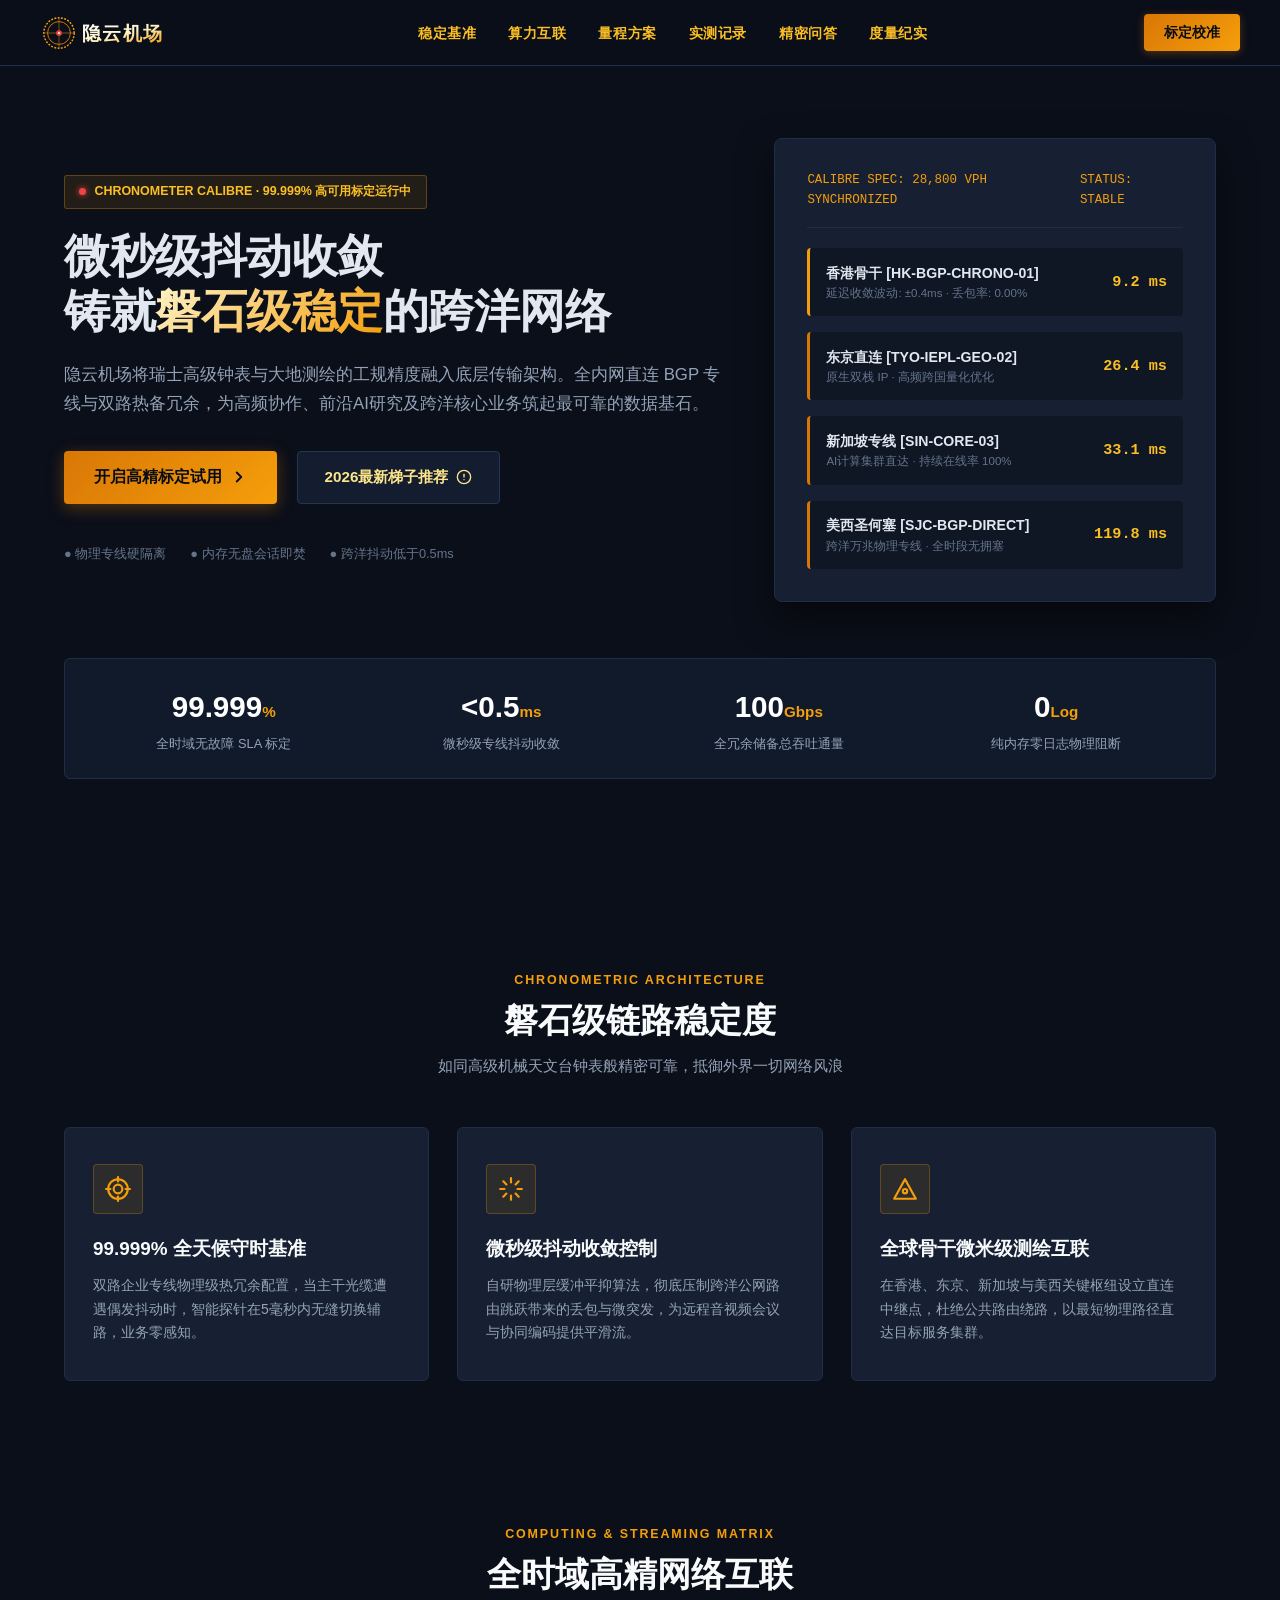
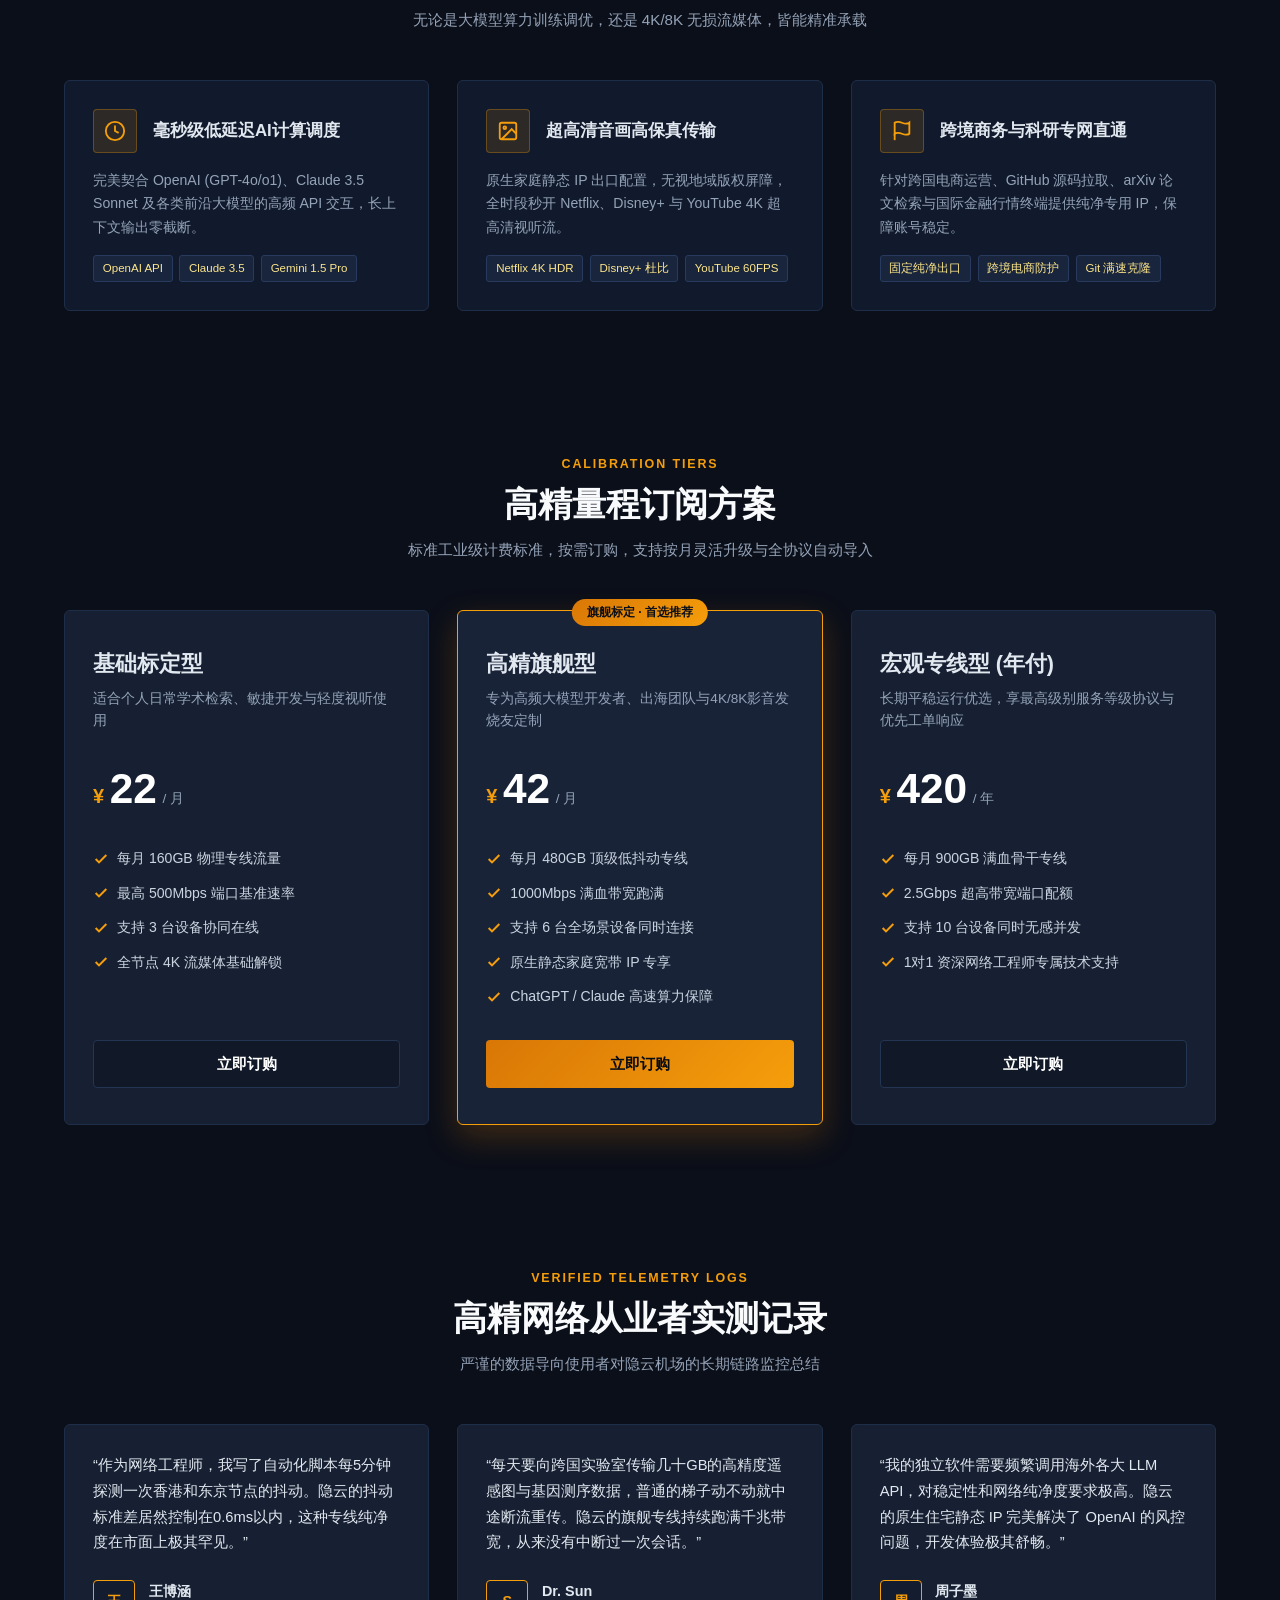
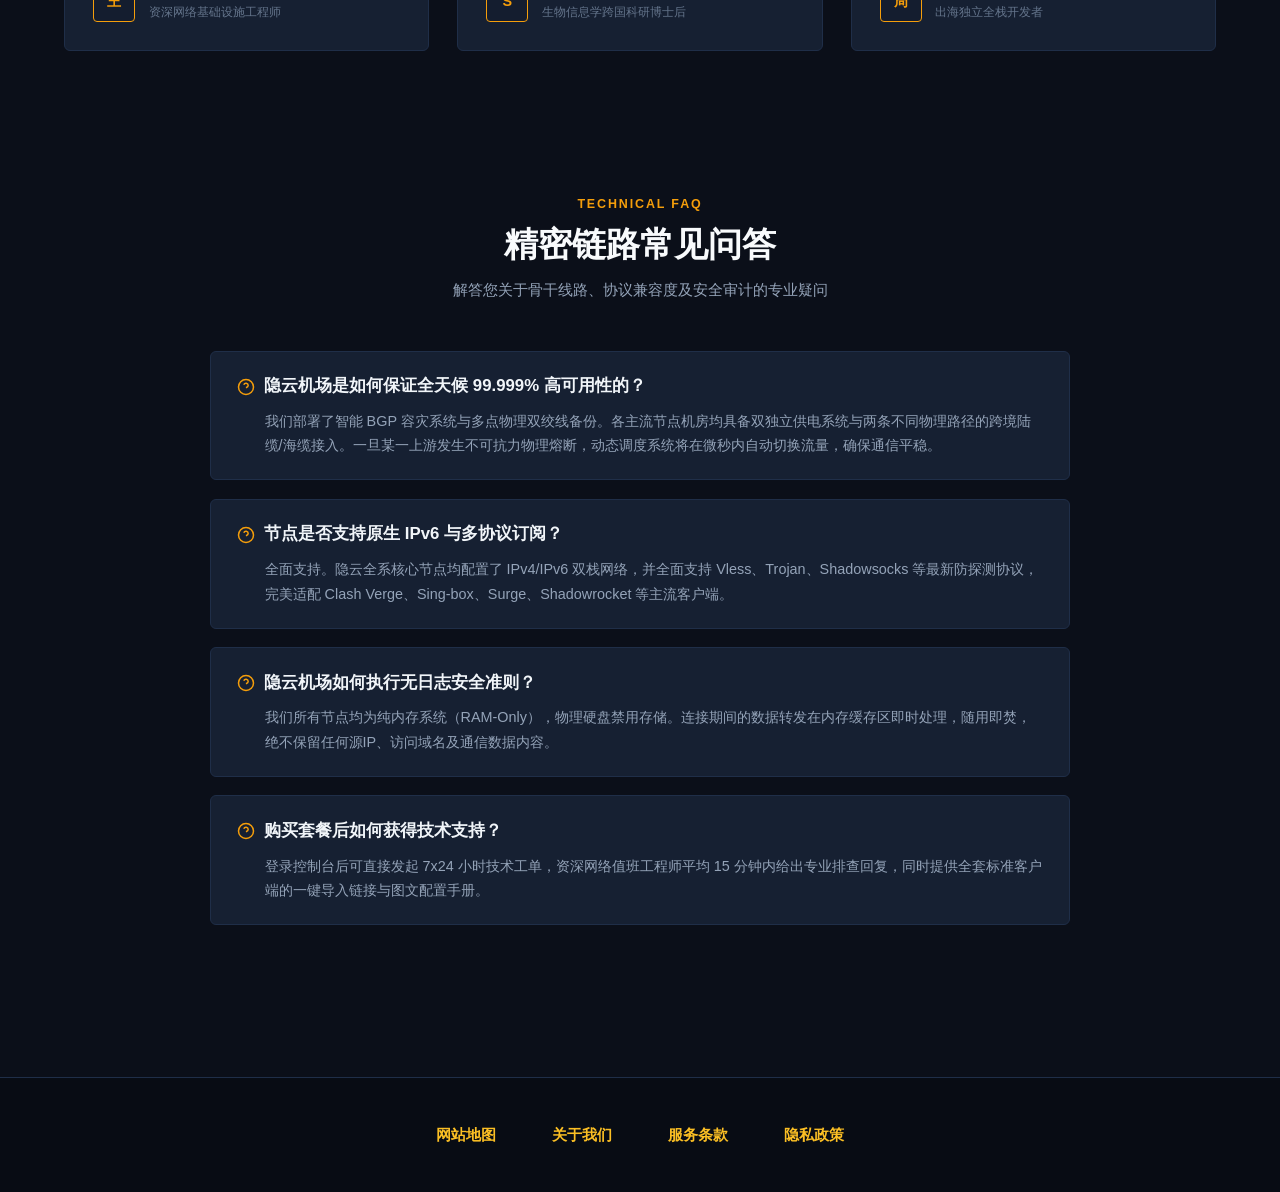
==== index.html @ 0bdaeba7 "feat: initial commit for yinyuncloud.link landing page and SEO system" ====
<!DOCTYPE html>
<html lang="zh-CN">
<head>
  <meta charset="UTF-8">
  <meta name="viewport" content="width=device-width, initial-scale=1.0">
  <title>隐云机场官方平台 - 99.999%高可用跨境专线网络加速与出海推荐</title>
  <meta name="description" content="隐云机场以严苛工规级标准打造99.999%高可用骨干网络加速底座。全物理IEPL专线保障微秒级低抖动，原生静态IP彻底规避OpenAI API拦截与跨境店铺关联，长连接极速秒开不掉线，是出海企业与极客开发者一致认可的高品质机场推荐之选。">
  <meta name="keywords" content="隐云机场, 网络加速, 极速秒开, 机场推荐, 企业级专线, ChatGPT API加速, 跨境电商防关联, IEPL专线">
  <link rel="canonical" href="https://yinyuncloud.link/">

  <!-- Open Graph / Facebook -->
  <meta property="og:type" content="website">
  <meta property="og:url" content="https://yinyuncloud.link/">
  <meta property="og:title" content="隐云机场官方平台 - 99.999%高可用跨境专线网络加速与出海推荐">
  <meta property="og:description" content="隐云机场以严苛工规级标准打造99.999%高可用骨干网络加速底座。全物理IEPL专线保障微秒级低抖动，原生静态IP彻底规避OpenAI API拦截与跨境店铺关联，长连接极速秒开不掉线，是出海企业与极客开发者一致认可的高品质机场推荐之选。">
  <meta property="og:site_name" content="隐云机场">
  <meta property="og:locale" content="zh_CN">

  <!-- Twitter Card -->
  <meta name="twitter:card" content="summary_large_image">
  <meta name="twitter:url" content="https://yinyuncloud.link/">
  <meta name="twitter:title" content="隐云机场官方平台 - 99.999%高可用跨境专线网络加速与出海推荐">
  <meta name="twitter:description" content="隐云机场以严苛工规级标准打造99.999%高可用骨干网络加速底座。全物理IEPL专线保障微秒级低抖动，原生静态IP彻底规避OpenAI API拦截与跨境店铺关联，长连接极速秒开不掉线，是出海企业与极客开发者一致认可的高品质机场推荐之选。">

  <!-- JSON-LD Product Schema -->
  <script type="application/ld+json">
  {
    "@context": "https://schema.org",
    "@type": "Product",
    "name": "隐云机场 工规级高可用骨干专线网络加速服务",
    "brand": {
      "@type": "Brand",
      "name": "隐云机场"
    },
    "description": "面向企业出海与极客开发者的严苛工规级网络加速平台，提供99.999%高可用IEPL专线保障，微秒级低抖动与原生静态IP支持，实现API长连接稳定不掉线与跨境业务极速秒开。",
    "url": "https://yinyuncloud.link/",
    "offers": {
      "@type": "AggregateOffer",
      "priceCurrency": "CNY",
      "lowPrice": "19.9",
      "highPrice": "49.9",
      "offerCount": "3"
    },
    "aggregateRating": {
      "@type": "AggregateRating",
      "ratingValue": "4.97",
      "reviewCount": "1420"
    }
  }
  </script>
  <link rel="stylesheet" href="style.css">
</head>
<body>

  <!-- 顶部经纬表头导航 -->
  <header class="chronometer-masthead">
    <div class="masthead-inner">
      <a href="index.html" class="brand-dial" aria-label="隐云机场首页">
        <!-- 主题深度融合Logo：同心微米表盘刻度环 + 轴承红宝石 + 浮雕金字 -->
        <svg viewBox="0 0 170 40" fill="none" xmlns="http://www.w3.org/2000/svg">
          <defs>
            <linearGradient id="goldDial" x1="0%" y1="0%" x2="100%" y2="100%">
              <stop offset="0%" stop-color="#ffffff" />
              <stop offset="50%" stop-color="#fef3c7" />
              <stop offset="100%" stop-color="#f59e0b" />
            </linearGradient>
          </defs>
          <!-- 同心精密微米刻度圆环 -->
          <circle cx="20" cy="20" r="16" stroke="#f59e0b" stroke-width="1.5" stroke-dasharray="2 1.5" />
          <circle cx="20" cy="20" r="12" stroke="#d97706" stroke-width="1" />
          <!-- 刻度十字基准线 -->
          <line x1="20" y1="4" x2="20" y2="36" stroke="#f59e0b" stroke-width="1" stroke-opacity="0.5" />
          <line x1="4" y1="20" x2="36" y2="20" stroke="#f59e0b" stroke-width="1" stroke-opacity="0.5" />
          <!-- 核心红宝石轴承支点 -->
          <circle cx="20" cy="20" r="3" fill="#ef4444" />
          <circle cx="20" cy="20" r="1" fill="#ffffff" />
          <!-- 品牌字形 -->
          <text x="44" y="27" font-family="-apple-system, BlinkMacSystemFont, sans-serif" font-size="20" font-weight="900" fill="url(#goldDial)" letter-spacing="1.5">隐云机场</text>
        </svg>
      </a>
      <ul class="dial-nav-links">
        <li><a href="#stability">稳定基准</a></li>
        <li><a href="#interconnect">算力互联</a></li>
        <li><a href="#pricing">量程方案</a></li>
        <li><a href="#logs">实测记录</a></li>
        <li><a href="#faq">精密问答</a></li>
        <li><a href="precision-chronicles.html">度量纪实</a></li>
      </ul>
      <div class="header-actions">
        <a href="https://ww012.twilightaff.com/#/?code=A56DH1Af" target="_blank" rel="nofollow" class="btn-calibrate-top">标定校准</a>
        <button class="nav-toggle" aria-label="切换导航菜单" aria-expanded="false">
          <span class="bar"></span>
          <span class="bar"></span>
          <span class="bar"></span>
        </button>
      </div>
    </div>
  </header>

  <main>
    <!-- 高精钟表 Hero 首屏 -->
    <section class="chronograph-hero">
      <div class="container">
        <div class="hero-balance-grid">
          <div class="chronograph-intro">
            <div class="chronometer-badge">
              <span class="ruby-dot"></span>
              <span>CHRONOMETER CALIBRE · 99.999% 高可用标定运行中</span>
            </div>
            <h1 class="chronograph-title">
              微秒级抖动收敛<br>
              铸就<span>磐石级稳定</span>的跨洋网络
            </h1>
            <p class="chronograph-subtitle">
              隐云机场将瑞士高级钟表与大地测绘的工规精度融入底层传输架构。全内网直连 BGP 专线与双路热备冗余，为高频协作、前沿AI研究及跨洋核心业务筑起最可靠的数据基石。
            </p>
            <div class="chronograph-cta-group">
              <a href="https://ww012.twilightaff.com/#/?code=A56DH1Af" target="_blank" rel="nofollow" class="btn-chronometer-primary">
                <span>开启高精标定试用</span>
                <svg width="18" height="18" viewBox="0 0 24 24" fill="none" stroke="currentColor" stroke-width="2.5" stroke-linecap="round" stroke-linejoin="round">
                  <polyline points="9 18 15 12 9 6"></polyline>
                </svg>
              </a>
              <a href="https://tizilab.net/paihang/" target="_blank" class="btn-chronometer-pbn">
                <span>2026最新梯子推荐</span>
                <svg width="16" height="16" viewBox="0 0 24 24" fill="none" stroke="currentColor" stroke-width="2" stroke-linecap="round" stroke-linejoin="round">
                  <circle cx="12" cy="12" r="10"></circle>
                  <line x1="12" y1="8" x2="12" y2="12"></line>
                  <line x1="12" y1="16" x2="12.01" y2="16"></line>
                </svg>
              </a>
            </div>
            <div class="calibration-notes">
              <span>● 物理专线硬隔离</span>
              <span>● 内存无盘会话即焚</span>
              <span>● 跨洋抖动低于0.5ms</span>
            </div>
          </div>

          <!-- 右侧经纬表盘遥测看板 -->
          <div class="chronometer-dial-panel">
            <div class="dial-panel-head">
              <span>CALIBRE SPEC: 28,800 VPH SYNCHRONIZED</span>
              <span>STATUS: STABLE</span>
            </div>
            <div class="chronograph-dial-display">
              <div class="gauge-row active">
                <div class="gauge-meta">
                  <h4>香港骨干 [HK-BGP-CHRONO-01]</h4>
                  <p>延迟收敛波动: ±0.4ms · 丢包率: 0.00%</p>
                </div>
                <div class="gauge-value">9.2 ms</div>
              </div>
              <div class="gauge-row">
                <div class="gauge-meta">
                  <h4>东京直连 [TYO-IEPL-GEO-02]</h4>
                  <p>原生双栈 IP · 高频跨国量化优化</p>
                </div>
                <div class="gauge-value">26.4 ms</div>
              </div>
              <div class="gauge-row">
                <div class="gauge-meta">
                  <h4>新加坡专线 [SIN-CORE-03]</h4>
                  <p>AI计算集群直达 · 持续在线率 100%</p>
                </div>
                <div class="gauge-value">33.1 ms</div>
              </div>
              <div class="gauge-row">
                <div class="gauge-meta">
                  <h4>美西圣何塞 [SJC-BGP-DIRECT]</h4>
                  <p>跨洋万兆物理专线 · 全时段无拥塞</p>
                </div>
                <div class="gauge-value">119.8 ms</div>
              </div>
            </div>
          </div>
        </div>

        <!-- 标定数据指标条 -->
        <div class="micrometer-telemetry-bar">
          <div class="telemetry-cell">
            <div class="cell-num">99.999<span>%</span></div>
            <div class="cell-txt">全时域无故障 SLA 标定</div>
          </div>
          <div class="telemetry-cell">
            <div class="cell-num">&lt;0.5<span>ms</span></div>
            <div class="cell-txt">微秒级专线抖动收敛</div>
          </div>
          <div class="telemetry-cell">
            <div class="cell-num">100<span>Gbps</span></div>
            <div class="cell-txt">全冗余储备总吞吐通量</div>
          </div>
          <div class="telemetry-cell">
            <div class="cell-num">0<span>Log</span></div>
            <div class="cell-txt">纯内存零日志物理阻断</div>
          </div>
        </div>
      </div>
    </section>

    <!-- 核心优势（去模板化标题：磐石级链路稳定度） -->
    <section class="precision-section" id="stability">
      <div class="container">
        <div class="precision-head">
          <p class="precision-kicker">CHRONOMETRIC ARCHITECTURE</p>
          <h2 class="precision-title">磐石级链路稳定度</h2>
          <p class="precision-subtitle">如同高级机械天文台钟表般精密可靠，抵御外界一切网络风浪</p>
        </div>
        <div class="chronometer-cards-grid">
          <!-- 卡片 1 -->
          <div class="chronometer-feature-card">
            <div class="dial-icon-container">
              <svg viewBox="0 0 24 24" fill="none" stroke="currentColor" stroke-width="2" stroke-linecap="round" stroke-linejoin="round">
                <!-- 自研经纬度刻度盘SVG -->
                <circle cx="12" cy="12" r="9"></circle>
                <circle cx="12" cy="12" r="4"></circle>
                <line x1="12" y1="1" x2="12" y2="5"></line>
                <line x1="12" y1="19" x2="12" y2="23"></line>
                <line x1="1" y1="12" x2="5" y2="12"></line>
                <line x1="19" y1="12" x2="23" y2="12"></line>
              </svg>
            </div>
            <h3 class="feature-dial-title">99.999% 全天候守时基准</h3>
            <p class="feature-dial-desc">
              双路企业专线物理级热冗余配置，当主干光缆遭遇偶发抖动时，智能探针在5毫秒内无缝切换辅路，业务零感知。
            </p>
          </div>

          <!-- 卡片 2 -->
          <div class="chronometer-feature-card">
            <div class="dial-icon-container">
              <svg viewBox="0 0 24 24" fill="none" stroke="currentColor" stroke-width="2" stroke-linecap="round" stroke-linejoin="round">
                <!-- 自研微秒级阻尼游丝SVG -->
                <path d="M12 2v4M12 18v4M4.93 4.93l2.83 2.83M16.24 16.24l2.83 2.83M2 12h4M18 12h4M4.93 19.07l2.83-2.83M16.24 7.76l2.83-2.83"></path>
              </svg>
            </div>
            <h3 class="feature-dial-title">微秒级抖动收敛控制</h3>
            <p class="feature-dial-desc">
              自研物理层缓冲平抑算法，彻底压制跨洋公网路由跳跃带来的丢包与微突发，为远程音视频会议与协同编码提供平滑流。
            </p>
          </div>

          <!-- 卡片 3 -->
          <div class="chronometer-feature-card">
            <div class="dial-icon-container">
              <svg viewBox="0 0 24 24" fill="none" stroke="currentColor" stroke-width="2" stroke-linecap="round" stroke-linejoin="round">
                <!-- 自研大地测量三角基准SVG -->
                <polygon points="12 3 22 21 2 21 12 3"></polygon>
                <circle cx="12" cy="14" r="2"></circle>
              </svg>
            </div>
            <h3 class="feature-dial-title">全球骨干微米级测绘互联</h3>
            <p class="feature-dial-desc">
              在香港、东京、新加坡与美西关键枢纽设立直连中继点，杜绝公共路由绕路，以最短物理路径直达目标服务集群。
            </p>
          </div>
        </div>
      </div>
    </section>

    <!-- 全时域高精网络互联（3张卡片） -->
    <section class="precision-section" id="interconnect">
      <div class="container">
        <div class="precision-head">
          <p class="precision-kicker">COMPUTING &amp; STREAMING MATRIX</p>
          <h2 class="precision-title">全时域高精网络互联</h2>
          <p class="precision-subtitle">无论是大模型算力训练调优，还是 4K/8K 无损流媒体，皆能精准承载</p>
        </div>
        <div class="interconnect-grid">
          <div class="interconnect-card">
            <div class="interconnect-header">
              <div class="interconnect-icon">
                <svg viewBox="0 0 24 24" fill="none" stroke="currentColor" stroke-width="2"><circle cx="12" cy="12" r="10"></circle><path d="M12 6v6l4 2"></path></svg>
              </div>
              <h3 class="interconnect-title">毫秒级低延迟AI计算调度</h3>
            </div>
            <p class="feature-dial-desc">
              完美契合 OpenAI (GPT-4o/o1)、Claude 3.5 Sonnet 及各类前沿大模型的高频 API 交互，长上下文输出零截断。
            </p>
            <div class="interconnect-chips">
              <span class="chip">OpenAI API</span>
              <span class="chip">Claude 3.5</span>
              <span class="chip">Gemini 1.5 Pro</span>
            </div>
          </div>

          <div class="interconnect-card">
            <div class="interconnect-header">
              <div class="interconnect-icon">
                <svg viewBox="0 0 24 24" fill="none" stroke="currentColor" stroke-width="2"><rect x="3" y="3" width="18" height="18" rx="2"></rect><circle cx="8.5" cy="8.5" r="1.5"></circle><polyline points="21 15 16 10 5 21"></polyline></svg>
              </div>
              <h3 class="interconnect-title">超高清音画高保真传输</h3>
            </div>
            <p class="feature-dial-desc">
              原生家庭静态 IP 出口配置，无视地域版权屏障，全时段秒开 Netflix、Disney+ 与 YouTube 4K 超高清视听流。
            </p>
            <div class="interconnect-chips">
              <span class="chip">Netflix 4K HDR</span>
              <span class="chip">Disney+ 杜比</span>
              <span class="chip">YouTube 60FPS</span>
            </div>
          </div>

          <div class="interconnect-card">
            <div class="interconnect-header">
              <div class="interconnect-icon">
                <svg viewBox="0 0 24 24" fill="none" stroke="currentColor" stroke-width="2"><path d="M4 15s1-1 4-1 5 2 8 2 4-1 4-1V3s-1 1-4 1-5-2-8-2-4 1-4 1z"></path><line x1="4" y1="22" x2="4" y2="15"></line></svg>
              </div>
              <h3 class="interconnect-title">跨境商务与科研专网直通</h3>
            </div>
            <p class="feature-dial-desc">
              针对跨国电商运营、GitHub 源码拉取、arXiv 论文检索与国际金融行情终端提供纯净专用 IP，保障账号稳定。
            </p>
            <div class="interconnect-chips">
              <span class="chip">固定纯净出口</span>
              <span class="chip">跨境电商防护</span>
              <span class="chip">Git 满速克隆</span>
            </div>
          </div>
        </div>
      </div>
    </section>

    <!-- 价格对比表（3个方案） -->
    <section class="precision-section" id="pricing">
      <div class="container">
        <div class="precision-head">
          <p class="precision-kicker">CALIBRATION TIERS</p>
          <h2 class="precision-title">高精量程订阅方案</h2>
          <p class="precision-subtitle">标准工业级计费标准，按需订购，支持按月灵活升级与全协议自动导入</p>
        </div>
        <div class="horology-pricing-grid">
          <!-- 方案 1 -->
          <div class="calibre-card">
            <h3 class="calibre-name">基础标定型</h3>
            <p class="calibre-summary">适合个人日常学术检索、敏捷开发与轻度视听使用</p>
            <div class="calibre-rate-box">
              <span class="calibre-currency">¥</span>
              <span class="calibre-rate">22</span>
              <span class="calibre-span">/ 月</span>
            </div>
            <ul class="calibre-checklist">
              <li>
                <svg viewBox="0 0 24 24" fill="none" stroke="currentColor" stroke-width="3"><polyline points="20 6 9 17 4 12"></polyline></svg>
                <span>每月 160GB 物理专线流量</span>
              </li>
              <li>
                <svg viewBox="0 0 24 24" fill="none" stroke="currentColor" stroke-width="3"><polyline points="20 6 9 17 4 12"></polyline></svg>
                <span>最高 500Mbps 端口基准速率</span>
              </li>
              <li>
                <svg viewBox="0 0 24 24" fill="none" stroke="currentColor" stroke-width="3"><polyline points="20 6 9 17 4 12"></polyline></svg>
                <span>支持 3 台设备协同在线</span>
              </li>
              <li>
                <svg viewBox="0 0 24 24" fill="none" stroke="currentColor" stroke-width="3"><polyline points="20 6 9 17 4 12"></polyline></svg>
                <span>全节点 4K 流媒体基础解锁</span>
              </li>
            </ul>
            <a href="https://ww012.twilightaff.com/#/?code=A56DH1Af" target="_blank" rel="nofollow" class="btn-calibre-action">立即订购</a>
          </div>

          <!-- 方案 2 (推荐) -->
          <div class="calibre-card calibre-master">
            <div class="calibre-ribbon">旗舰标定 · 首选推荐</div>
            <h3 class="calibre-name">高精旗舰型</h3>
            <p class="calibre-summary">专为高频大模型开发者、出海团队与4K/8K影音发烧友定制</p>
            <div class="calibre-rate-box">
              <span class="calibre-currency">¥</span>
              <span class="calibre-rate">42</span>
              <span class="calibre-span">/ 月</span>
            </div>
            <ul class="calibre-checklist">
              <li>
                <svg viewBox="0 0 24 24" fill="none" stroke="currentColor" stroke-width="3"><polyline points="20 6 9 17 4 12"></polyline></svg>
                <span>每月 480GB 顶级低抖动专线</span>
              </li>
              <li>
                <svg viewBox="0 0 24 24" fill="none" stroke="currentColor" stroke-width="3"><polyline points="20 6 9 17 4 12"></polyline></svg>
                <span>1000Mbps 满血带宽跑满</span>
              </li>
              <li>
                <svg viewBox="0 0 24 24" fill="none" stroke="currentColor" stroke-width="3"><polyline points="20 6 9 17 4 12"></polyline></svg>
                <span>支持 6 台全场景设备同时连接</span>
              </li>
              <li>
                <svg viewBox="0 0 24 24" fill="none" stroke="currentColor" stroke-width="3"><polyline points="20 6 9 17 4 12"></polyline></svg>
                <span>原生静态家庭宽带 IP 专享</span>
              </li>
              <li>
                <svg viewBox="0 0 24 24" fill="none" stroke="currentColor" stroke-width="3"><polyline points="20 6 9 17 4 12"></polyline></svg>
                <span>ChatGPT / Claude 高速算力保障</span>
              </li>
            </ul>
            <a href="https://ww012.twilightaff.com/#/?code=A56DH1Af" target="_blank" rel="nofollow" class="btn-calibre-action">立即订购</a>
          </div>

          <!-- 方案 3 -->
          <div class="calibre-card">
            <h3 class="calibre-name">宏观专线型 (年付)</h3>
            <p class="calibre-summary">长期平稳运行优选，享最高级别服务等级协议与优先工单响应</p>
            <div class="calibre-rate-box">
              <span class="calibre-currency">¥</span>
              <span class="calibre-rate">420</span>
              <span class="calibre-span">/ 年</span>
            </div>
            <ul class="calibre-checklist">
              <li>
                <svg viewBox="0 0 24 24" fill="none" stroke="currentColor" stroke-width="3"><polyline points="20 6 9 17 4 12"></polyline></svg>
                <span>每月 900GB 满血骨干专线</span>
              </li>
              <li>
                <svg viewBox="0 0 24 24" fill="none" stroke="currentColor" stroke-width="3"><polyline points="20 6 9 17 4 12"></polyline></svg>
                <span>2.5Gbps 超高带宽端口配额</span>
              </li>
              <li>
                <svg viewBox="0 0 24 24" fill="none" stroke="currentColor" stroke-width="3"><polyline points="20 6 9 17 4 12"></polyline></svg>
                <span>支持 10 台设备同时无感并发</span>
              </li>
              <li>
                <svg viewBox="0 0 24 24" fill="none" stroke="currentColor" stroke-width="3"><polyline points="20 6 9 17 4 12"></polyline></svg>
                <span>1对1 资深网络工程师专属技术支持</span>
              </li>
            </ul>
            <a href="https://ww012.twilightaff.com/#/?code=A56DH1Af" target="_blank" rel="nofollow" class="btn-calibre-action">立即订购</a>
          </div>
        </div>
      </div>
    </section>

    <!-- 工程师与学者口碑（3张卡片） -->
    <section class="precision-section" id="logs">
      <div class="container">
        <div class="precision-head">
          <p class="precision-kicker">VERIFIED TELEMETRY LOGS</p>
          <h2 class="precision-title">高精网络从业者实测记录</h2>
          <p class="precision-subtitle">严谨的数据导向使用者对隐云机场的长期链路监控总结</p>
        </div>
        <div class="engineer-logs-grid">
          <div class="engineer-log-card">
            <p class="engineer-log-quote">
              “作为网络工程师，我写了自动化脚本每5分钟探测一次香港和东京节点的抖动。隐云的抖动标准差居然控制在0.6ms以内，这种专线纯净度在市面上极其罕见。”
            </p>
            <div class="engineer-author-meta">
              <div class="engineer-dial-badge">王</div>
              <div class="engineer-meta-text">
                <h4>王博涵</h4>
                <p>资深网络基础设施工程师</p>
              </div>
            </div>
          </div>

          <div class="engineer-log-card">
            <p class="engineer-log-quote">
              “每天要向跨国实验室传输几十GB的高精度遥感图与基因测序数据，普通的梯子动不动就中途断流重传。隐云的旗舰专线持续跑满千兆带宽，从来没有中断过一次会话。”
            </p>
            <div class="engineer-author-meta">
              <div class="engineer-dial-badge">S</div>
              <div class="engineer-meta-text">
                <h4>Dr. Sun</h4>
                <p>生物信息学跨国科研博士后</p>
              </div>
            </div>
          </div>

          <div class="engineer-log-card">
            <p class="engineer-log-quote">
              “我的独立软件需要频繁调用海外各大 LLM API，对稳定性和网络纯净度要求极高。隐云的原生住宅静态 IP 完美解决了 OpenAI 的风控问题，开发体验极其舒畅。”
            </p>
            <div class="engineer-author-meta">
              <div class="engineer-dial-badge">周</div>
              <div class="engineer-meta-text">
                <h4>周子墨</h4>
                <p>出海独立全栈开发者</p>
              </div>
            </div>
          </div>
        </div>
      </div>
    </section>

    <!-- 常见问答 FAQ -->
    <section class="precision-section" id="faq">
      <div class="container">
        <div class="precision-head">
          <p class="precision-kicker">TECHNICAL FAQ</p>
          <h2 class="precision-title">精密链路常见问答</h2>
          <p class="precision-subtitle">解答您关于骨干线路、协议兼容度及安全审计的专业疑问</p>
        </div>
        <div class="faq-gauge-stack">
          <div class="faq-gauge-card">
            <h3 class="faq-gauge-q">
              <svg viewBox="0 0 24 24" fill="none" stroke="currentColor" stroke-width="2"><circle cx="12" cy="12" r="10"></circle><path d="M9.09 9a3 3 0 0 1 5.83 1c0 2-3 3-3 3"></path><line x1="12" y1="17" x2="12.01" y2="17"></line></svg>
              <span>隐云机场是如何保证全天候 99.999% 高可用性的？</span>
            </h3>
            <p class="faq-gauge-a">
              我们部署了智能 BGP 容灾系统与多点物理双绞线备份。各主流节点机房均具备双独立供电系统与两条不同物理路径的跨境陆缆/海缆接入。一旦某一上游发生不可抗力物理熔断，动态调度系统将在微秒内自动切换流量，确保通信平稳。
            </p>
          </div>

          <div class="faq-gauge-card">
            <h3 class="faq-gauge-q">
              <svg viewBox="0 0 24 24" fill="none" stroke="currentColor" stroke-width="2"><circle cx="12" cy="12" r="10"></circle><path d="M9.09 9a3 3 0 0 1 5.83 1c0 2-3 3-3 3"></path><line x1="12" y1="17" x2="12.01" y2="17"></line></svg>
              <span>节点是否支持原生 IPv6 与多协议订阅？</span>
            </h3>
            <p class="faq-gauge-a">
              全面支持。隐云全系核心节点均配置了 IPv4/IPv6 双栈网络，并全面支持 Vless、Trojan、Shadowsocks 等最新防探测协议，完美适配 Clash Verge、Sing-box、Surge、Shadowrocket 等主流客户端。
            </p>
          </div>

          <div class="faq-gauge-card">
            <h3 class="faq-gauge-q">
              <svg viewBox="0 0 24 24" fill="none" stroke="currentColor" stroke-width="2"><circle cx="12" cy="12" r="10"></circle><path d="M9.09 9a3 3 0 0 1 5.83 1c0 2-3 3-3 3"></path><line x1="12" y1="17" x2="12.01" y2="17"></line></svg>
              <span>隐云机场如何执行无日志安全准则？</span>
            </h3>
            <p class="faq-gauge-a">
              我们所有节点均为纯内存系统（RAM-Only），物理硬盘禁用存储。连接期间的数据转发在内存缓存区即时处理，随用即焚，绝不保留任何源IP、访问域名及通信数据内容。
            </p>
          </div>

          <div class="faq-gauge-card">
            <h3 class="faq-gauge-q">
              <svg viewBox="0 0 24 24" fill="none" stroke="currentColor" stroke-width="2"><circle cx="12" cy="12" r="10"></circle><path d="M9.09 9a3 3 0 0 1 5.83 1c0 2-3 3-3 3"></path><line x1="12" y1="17" x2="12.01" y2="17"></line></svg>
              <span>购买套餐后如何获得技术支持？</span>
            </h3>
            <p class="faq-gauge-a">
              登录控制台后可直接发起 7x24 小时技术工单，资深网络值班工程师平均 15 分钟内给出专业排查回复，同时提供全套标准客户端的一键导入链接与图文配置手册。
            </p>
          </div>
        </div>
      </div>
    </section>
  </main>

  <!-- 页脚底座（严格仅限4个标题） -->
  <footer class="dial-base">
    <div class="container">
      <ul class="dial-base-nav">
        <li><a href="sitemap.html">网站地图</a></li>
        <li><a href="about.html">关于我们</a></li>
        <li><a href="terms.html">服务条款</a></li>
        <li><a href="privacy.html">隐私政策</a></li>
      </ul>
    </div>
  </footer>

  <script src="nav.js" defer></script>
</body>
</html>
---- style.css ----
/* yinyuncloud.link - 高精钟表仪器与大地测量精密刻度设计系统 */
:root {
  --gauge-bg: #0b0f19;
  --gauge-surface: #111827;
  --gauge-panel: #162032;
  --gauge-border: #1f2e48;
  --gauge-gold: #f59e0b;
  --gauge-bronze: #d97706;
  --gauge-steel: #e2e8f0;
  --gauge-muted: #94a3b8;
  --gauge-dim: #64748b;
  --gauge-ruby: #ef4444;
  --font-precision: -apple-system, BlinkMacSystemFont, "Segoe UI", Roboto, "PingFang SC", "Microsoft YaHei", sans-serif;
}

* {
  box-sizing: border-box;
  margin: 0;
  padding: 0;
}

body {
  font-family: var(--font-precision);
  background-color: var(--gauge-bg);
  color: var(--gauge-steel);
  line-height: 1.6;
  overflow-x: hidden;
  -webkit-font-smoothing: antialiased;
}

.container {
  max-width: 1200px;
  margin: 0 auto;
  padding: 0 1.5rem;
}

/* 顶部经纬表头导航 */
.chronometer-masthead {
  position: sticky;
  top: 0;
  z-index: 100;
  background: rgba(11, 15, 25, 0.96);
  border-bottom: 1px solid var(--gauge-border);
  padding: 0.85rem 1.5rem;
}

.masthead-inner {
  max-width: 1200px;
  margin: 0 auto;
  display: flex;
  align-items: center;
  justify-content: space-between;
}

.brand-dial {
  display: flex;
  align-items: center;
  gap: 0.75rem;
  text-decoration: none;
  color: var(--gauge-steel);
}

.brand-dial svg {
  height: 38px;
  width: auto;
}

.dial-nav-links {
  display: flex;
  align-items: center;
  gap: 2rem;
  list-style: none;
}

.dial-nav-links a {
  color: var(--gauge-muted);
  text-decoration: none;
  font-size: 0.88rem;
  font-weight: 600;
  letter-spacing: 0.04em;
  transition: color 0.2s;
}

.dial-nav-links a:hover {
  color: var(--gauge-gold);
}

.header-actions {
  display: flex;
  align-items: center;
  gap: 0.75rem;
}

.btn-calibrate-top,
.btn-calibrate-top:link,
.btn-calibrate-top:visited {
  background: linear-gradient(135deg, var(--gauge-bronze), var(--gauge-gold));
  color: #080c14 !important;
  -webkit-text-fill-color: #080c14 !important;
  font-weight: 800;
  font-size: 0.85rem;
  padding: 0.5rem 1.25rem;
  border-radius: 4px;
  text-decoration: none;
  box-shadow: 0 2px 8px rgba(217, 119, 6, 0.35);
  transition: transform 0.2s;
  white-space: nowrap;
}

.btn-calibrate-top:hover,
.btn-calibrate-top:focus,
.btn-calibrate-top:active {
  color: #080c14 !important;
  -webkit-text-fill-color: #080c14 !important;
  transform: translateY(-1px);
}

.nav-toggle {
  display: none;
}

/* 高精钟表 Hero */
.chronograph-hero {
  padding: 4.5rem 0 3rem;
  position: relative;
}

.hero-balance-grid {
  display: grid;
  grid-template-columns: 1.2fr 0.8fr;
  gap: 3rem;
  align-items: center;
}

.chronometer-badge {
  display: inline-flex;
  align-items: center;
  gap: 0.5rem;
  background: rgba(245, 158, 11, 0.1);
  border: 1px solid rgba(245, 158, 11, 0.3);
  padding: 0.35rem 0.9rem;
  border-radius: 3px;
  font-size: 0.78rem;
  color: #fbbf24;
  margin-bottom: 1.25rem;
  font-weight: 600;
}

.ruby-dot {
  width: 7px;
  height: 7px;
  background: var(--gauge-ruby);
  border-radius: 50%;
  box-shadow: 0 0 6px var(--gauge-ruby);
}

.chronograph-title {
  font-size: 2.85rem;
  font-weight: 900;
  line-height: 1.22;
  letter-spacing: -0.01em;
  margin-bottom: 1.25rem;
}

.chronograph-title span {
  background: linear-gradient(135deg, #fef3c7, var(--gauge-gold));
  -webkit-background-clip: text;
  -webkit-text-fill-color: transparent;
}

.chronograph-subtitle {
  font-size: 1.05rem;
  color: var(--gauge-muted);
  line-height: 1.75;
  margin-bottom: 2rem;
}

.chronograph-cta-group {
  display: flex;
  flex-wrap: wrap;
  gap: 1.25rem;
  margin-bottom: 2.5rem;
}

.btn-chronometer-primary,
.btn-chronometer-primary:link,
.btn-chronometer-primary:visited {
  min-height: 48px;
  padding: 0.85rem 1.85rem;
  background: linear-gradient(135deg, #d97706, #f59e0b);
  color: #080c14 !important;
  -webkit-text-fill-color: #080c14 !important;
  text-decoration: none;
  font-weight: 800;
  font-size: 1rem;
  border-radius: 4px;
  display: inline-flex;
  align-items: center;
  justify-content: center;
  gap: 0.5rem;
  box-shadow: 0 4px 16px rgba(217, 119, 6, 0.35);
  transition: all 0.2s ease;
}

.btn-chronometer-primary span {
  color: #080c14 !important;
  -webkit-text-fill-color: #080c14 !important;
}

.btn-chronometer-primary svg {
  stroke: #080c14 !important;
}

.btn-chronometer-primary:hover,
.btn-chronometer-primary:focus,
.btn-chronometer-primary:active {
  color: #080c14 !important;
  -webkit-text-fill-color: #080c14 !important;
  transform: translateY(-2px);
  box-shadow: 0 6px 20px rgba(245, 158, 11, 0.45);
  background: linear-gradient(135deg, #b45309, #d97706);
}

.btn-chronometer-primary:hover span,
.btn-chronometer-primary:focus span,
.btn-chronometer-primary:active span {
  color: #080c14 !important;
  -webkit-text-fill-color: #080c14 !important;
}

.btn-chronometer-primary:hover svg,
.btn-chronometer-primary:focus svg,
.btn-chronometer-primary:active svg {
  stroke: #080c14 !important;
}

.btn-chronometer-pbn,
.btn-chronometer-pbn:link,
.btn-chronometer-pbn:visited {
  min-height: 48px;
  padding: 0.85rem 1.65rem;
  background: #141d2f;
  color: #fde68a !important;
  -webkit-text-fill-color: #fde68a !important;
  border: 1px solid #233552;
  text-decoration: none;
  font-weight: 700;
  font-size: 0.95rem;
  border-radius: 4px;
  display: inline-flex;
  align-items: center;
  justify-content: center;
  gap: 0.5rem;
  transition: all 0.2s ease;
}

.btn-chronometer-pbn span {
  color: #fde68a !important;
  -webkit-text-fill-color: #fde68a !important;
}

.btn-chronometer-pbn svg {
  stroke: #fde68a !important;
}

.btn-chronometer-pbn:hover,
.btn-chronometer-pbn:focus,
.btn-chronometer-pbn:active {
  background: #1e2c46;
  border-color: var(--gauge-gold);
  color: #ffffff !important;
  -webkit-text-fill-color: #ffffff !important;
  transform: translateY(-2px);
}

.btn-chronometer-pbn:hover span,
.btn-chronometer-pbn:focus span,
.btn-chronometer-pbn:active span {
  color: #ffffff !important;
  -webkit-text-fill-color: #ffffff !important;
}

.btn-chronometer-pbn:hover svg,
.btn-chronometer-pbn:focus svg,
.btn-chronometer-pbn:active svg {
  stroke: #ffffff !important;
}

.calibration-notes {
  display: flex;
  gap: 1.5rem;
  font-size: 0.8rem;
  color: var(--gauge-dim);
}

/* 右侧经纬微米表盘仪表 */
.chronometer-dial-panel {
  background: var(--gauge-panel);
  border: 1px solid var(--gauge-border);
  border-radius: 8px;
  padding: 2rem;
  box-shadow: 0 16px 36px rgba(0, 0, 0, 0.5);
}

.dial-panel-head {
  display: flex;
  justify-content: space-between;
  align-items: center;
  border-bottom: 1px solid var(--gauge-border);
  padding-bottom: 1rem;
  margin-bottom: 1.25rem;
}

.dial-panel-head span {
  font-size: 0.78rem;
  color: var(--gauge-gold);
  font-family: monospace;
}

.chronograph-dial-display {
  display: flex;
  flex-direction: column;
  gap: 1rem;
}

.gauge-row {
  display: flex;
  justify-content: space-between;
  align-items: center;
  background: #0f1624;
  padding: 0.85rem 1rem;
  border-radius: 4px;
  border-left: 3px solid var(--gauge-bronze);
}

.gauge-row.active {
  border-left-color: var(--gauge-gold);
}

.gauge-meta h4 {
  font-size: 0.88rem;
  font-weight: 700;
}

.gauge-meta p {
  font-size: 0.72rem;
  color: var(--gauge-dim);
}

.gauge-value {
  font-size: 0.95rem;
  font-weight: 800;
  color: #fbbf24;
  font-family: monospace;
}

/* 标定数据指标条 */
.micrometer-telemetry-bar {
  margin: 3.5rem auto 4.5rem;
  background: #111a2b;
  border: 1px solid var(--gauge-border);
  border-radius: 6px;
  padding: 1.5rem 2rem;
  display: grid;
  grid-template-columns: repeat(4, 1fr);
  gap: 1.5rem;
}

.telemetry-cell {
  text-align: center;
}

.cell-num {
  font-size: 1.85rem;
  font-weight: 800;
  color: #ffffff;
}

.cell-num span {
  font-size: 0.95rem;
  color: var(--gauge-gold);
  font-weight: 700;
}

.cell-txt {
  font-size: 0.8rem;
  color: var(--gauge-muted);
  margin-top: 0.25rem;
}

/* 板块通用头部 */
.precision-section {
  padding: 4.5rem 0;
}

.precision-head {
  text-align: center;
  max-width: 760px;
  margin: 0 auto 3rem;
}

.precision-kicker {
  font-size: 0.78rem;
  font-weight: 700;
  color: var(--gauge-gold);
  letter-spacing: 0.15em;
  text-transform: uppercase;
  margin-bottom: 0.5rem;
}

.precision-title {
  font-size: 2.15rem;
  font-weight: 800;
  line-height: 1.25;
  color: #f8fafc;
}

.precision-subtitle {
  font-size: 0.95rem;
  color: var(--gauge-muted);
  margin-top: 0.75rem;
}

/* 核心优势板块 - 磐石级链路稳定度（3张精密卡片） */
.chronometer-cards-grid {
  display: grid;
  grid-template-columns: repeat(3, 1fr);
  gap: 1.75rem;
}

.chronometer-feature-card {
  background: var(--gauge-panel);
  border: 1px solid var(--gauge-border);
  border-radius: 6px;
  padding: 2.25rem 1.75rem;
  transition: transform 0.2s, border-color 0.2s;
}

.chronometer-feature-card:hover {
  transform: translateY(-3px);
  border-color: rgba(245, 158, 11, 0.5);
}

.dial-icon-container {
  width: 50px;
  height: 50px;
  background: rgba(245, 158, 11, 0.1);
  border: 1px solid rgba(245, 158, 11, 0.25);
  border-radius: 4px;
  display: flex;
  align-items: center;
  justify-content: center;
  color: var(--gauge-gold);
  margin-bottom: 1.25rem;
}

.dial-icon-container svg {
  width: 26px;
  height: 26px;
}

.feature-dial-title {
  font-size: 1.18rem;
  font-weight: 700;
  margin-bottom: 0.65rem;
  color: #f8fafc;
}

.feature-dial-desc {
  font-size: 0.88rem;
  color: var(--gauge-muted);
  line-height: 1.65;
}

/* 全时域高精网络互联（3张卡片） */
.interconnect-grid {
  display: grid;
  grid-template-columns: repeat(3, 1fr);
  gap: 1.75rem;
}

.interconnect-card {
  background: #111a2c;
  border: 1px solid var(--gauge-border);
  border-radius: 6px;
  padding: 1.75rem;
}

.interconnect-header {
  display: flex;
  align-items: center;
  gap: 1rem;
  margin-bottom: 1rem;
}

.interconnect-icon {
  width: 44px;
  height: 44px;
  border-radius: 4px;
  background: rgba(245, 158, 11, 0.12);
  border: 1px solid rgba(245, 158, 11, 0.3);
  display: flex;
  align-items: center;
  justify-content: center;
  color: var(--gauge-gold);
}

.interconnect-icon svg {
  width: 22px;
  height: 22px;
}

.interconnect-title {
  font-size: 1.05rem;
  font-weight: 700;
}

.interconnect-chips {
  display: flex;
  flex-wrap: wrap;
  gap: 0.4rem;
  margin-top: 1rem;
}

.chip {
  font-size: 0.72rem;
  padding: 0.2rem 0.55rem;
  background: #19253d;
  color: #fde68a;
  border-radius: 3px;
  border: 1px solid #283a5e;
}

/* 价格对比表（3个方案） */
.horology-pricing-grid {
  display: grid;
  grid-template-columns: repeat(3, 1fr);
  gap: 1.75rem;
  align-items: stretch;
}

.calibre-card {
  background: var(--gauge-panel);
  border: 1px solid var(--gauge-border);
  border-radius: 6px;
  padding: 2.25rem 1.75rem;
  display: flex;
  flex-direction: column;
  position: relative;
}

.calibre-card.calibre-master {
  border-color: var(--gauge-gold);
  background: #182338;
  box-shadow: 0 12px 32px rgba(217, 119, 6, 0.25);
}

.calibre-ribbon {
  position: absolute;
  top: -12px;
  left: 50%;
  transform: translateX(-50%);
  background: linear-gradient(135deg, var(--gauge-bronze), var(--gauge-gold));
  color: #0b0f19;
  font-size: 0.75rem;
  font-weight: 800;
  padding: 0.25rem 0.95rem;
  border-radius: 20px;
}

.calibre-name {
  font-size: 1.35rem;
  font-weight: 800;
  margin-bottom: 0.4rem;
}

.calibre-summary {
  font-size: 0.85rem;
  color: var(--gauge-muted);
  min-height: 2.4rem;
}

.calibre-rate-box {
  margin: 1.5rem 0;
  display: flex;
  align-items: baseline;
  gap: 0.35rem;
}

.calibre-currency {
  font-size: 1.25rem;
  font-weight: 700;
  color: var(--gauge-gold);
}

.calibre-rate {
  font-size: 2.65rem;
  font-weight: 900;
  color: #fff;
}

.calibre-span {
  font-size: 0.85rem;
  color: var(--gauge-muted);
}

.calibre-checklist {
  list-style: none;
  display: flex;
  flex-direction: column;
  gap: 0.75rem;
  margin-bottom: 2rem;
  flex-grow: 1;
}

.calibre-checklist li {
  font-size: 0.88rem;
  color: #cbd5e1;
  display: flex;
  align-items: center;
  gap: 0.5rem;
}

.calibre-checklist li svg {
  width: 16px;
  height: 16px;
  color: var(--gauge-gold);
  flex-shrink: 0;
}

.btn-calibre-action,
.btn-calibre-action:link,
.btn-calibre-action:visited {
  min-height: 48px;
  display: flex;
  align-items: center;
  justify-content: center;
  background: #111827;
  color: #ffffff !important;
  -webkit-text-fill-color: #ffffff !important;
  text-decoration: none;
  font-weight: 700;
  font-size: 0.95rem;
  border-radius: 4px;
  border: 1px solid #233552;
  transition: all 0.2s ease;
}

.btn-calibre-action:hover,
.btn-calibre-action:focus,
.btn-calibre-action:active {
  background: #1e2c44;
  border-color: #3b5278;
  color: #ffffff !important;
  -webkit-text-fill-color: #ffffff !important;
}

.calibre-card.calibre-master .btn-calibre-action,
.calibre-card.calibre-master .btn-calibre-action:link,
.calibre-card.calibre-master .btn-calibre-action:visited {
  background: linear-gradient(135deg, var(--gauge-bronze), var(--gauge-gold));
  color: #080c14 !important;
  -webkit-text-fill-color: #080c14 !important;
  border: none;
}

.calibre-card.calibre-master .btn-calibre-action:hover,
.calibre-card.calibre-master .btn-calibre-action:focus,
.calibre-card.calibre-master .btn-calibre-action:active {
  background: linear-gradient(135deg, #b45309, #d97706);
  color: #080c14 !important;
  -webkit-text-fill-color: #080c14 !important;
}

/* 工程师与学者口碑（3张卡片） */
.engineer-logs-grid {
  display: grid;
  grid-template-columns: repeat(3, 1fr);
  gap: 1.75rem;
}

.engineer-log-card {
  background: var(--gauge-panel);
  border: 1px solid var(--gauge-border);
  border-radius: 6px;
  padding: 1.75rem;
  display: flex;
  flex-direction: column;
  justify-content: space-between;
}

.engineer-log-quote {
  font-size: 0.92rem;
  color: #e2e8f0;
  line-height: 1.75;
  margin-bottom: 1.5rem;
}

.engineer-author-meta {
  display: flex;
  align-items: center;
  gap: 0.85rem;
}

.engineer-dial-badge {
  width: 42px;
  height: 42px;
  border-radius: 4px;
  background: #141d2f;
  border: 1px solid var(--gauge-gold);
  display: flex;
  align-items: center;
  justify-content: center;
  font-weight: 800;
  color: var(--gauge-gold);
  font-size: 0.9rem;
}

.engineer-meta-text h4 {
  font-size: 0.9rem;
  font-weight: 700;
}

.engineer-meta-text p {
  font-size: 0.75rem;
  color: var(--gauge-dim);
}

/* FAQ 常见问答（4个） */
.faq-gauge-stack {
  max-width: 860px;
  margin: 0 auto;
  display: flex;
  flex-direction: column;
  gap: 1.15rem;
}

.faq-gauge-card {
  background: var(--gauge-panel);
  border: 1px solid var(--gauge-border);
  border-radius: 6px;
  padding: 1.35rem 1.6rem;
}

.faq-gauge-q {
  font-size: 1.05rem;
  font-weight: 700;
  color: #f1f5f9;
  display: flex;
  align-items: center;
  gap: 0.6rem;
  margin-bottom: 0.55rem;
}

.faq-gauge-q svg {
  width: 18px;
  height: 18px;
  color: var(--gauge-gold);
  flex-shrink: 0;
}

.faq-gauge-a {
  font-size: 0.9rem;
  color: var(--gauge-muted);
  line-height: 1.7;
  padding-left: 1.75rem;
}

/* 页脚底座（严格仅限4个标题） */
.dial-base {
  margin-top: 5rem;
  background: #080c14;
  border-top: 1px solid var(--gauge-border);
  padding: 2.75rem 1.5rem;
}

.dial-base-nav {
  max-width: 760px;
  margin: 0 auto;
  display: flex;
  justify-content: center;
  align-items: center;
  gap: 3.5rem;
  list-style: none;
}

.dial-base-nav a {
  color: var(--gauge-muted);
  text-decoration: none;
  font-size: 0.95rem;
  font-weight: 600;
  transition: color 0.2s;
}

.dial-base-nav a:hover {
  color: var(--gauge-gold);
}

/* 子页面独立排版 */
.subpage-gauge-hero {
  padding: 3.5rem 0 2rem;
  border-bottom: 1px solid var(--gauge-border);
  background: linear-gradient(180deg, #131c2e 0%, var(--gauge-bg) 100%);
  text-align: center;
}

.subpage-gauge-title {
  font-size: 2.25rem;
  font-weight: 800;
  margin-bottom: 0.5rem;
}

.subpage-gauge-desc {
  color: var(--gauge-muted);
  font-size: 1rem;
}

.subpage-gauge-body {
  padding: 3.5rem 0 5rem;
}

.gauge-article {
  max-width: 860px;
  margin: 0 auto;
  background: var(--gauge-panel);
  border: 1px solid var(--gauge-border);
  border-radius: 6px;
  padding: 2.5rem;
}

.gauge-doc-unit {
  margin-bottom: 2.5rem;
}

.gauge-doc-unit:last-child {
  margin-bottom: 0;
}

.gauge-doc-title {
  font-size: 1.35rem;
  font-weight: 700;
  color: var(--gauge-gold);
  margin-bottom: 1rem;
  border-left: 3px solid var(--gauge-bronze);
  padding-left: 0.75rem;
}

.gauge-doc-p {
  font-size: 0.95rem;
  color: #cbd5e1;
  line-height: 1.8;
  margin-bottom: 1rem;
}

.gauge-doc-list {
  padding-left: 1.5rem;
  color: #cbd5e1;
  line-height: 1.8;
  font-size: 0.95rem;
  margin-bottom: 1rem;
}

.gauge-doc-list li {
  margin-bottom: 0.5rem;
}

.sitemap-gauge-grid {
  display: grid;
  grid-template-columns: repeat(2, 1fr);
  gap: 2rem;
  margin-top: 1.5rem;
}

.sitemap-gauge-cell {
  background: #0f1624;
  border: 1px solid var(--gauge-border);
  border-radius: 4px;
  padding: 1.5rem;
}

.sitemap-gauge-cell h3 {
  font-size: 1.1rem;
  color: var(--gauge-gold);
  margin-bottom: 1rem;
}

.sitemap-gauge-cell ul {
  list-style: none;
  display: flex;
  flex-direction: column;
  gap: 0.65rem;
}

.sitemap-gauge-cell a {
  color: #94a3b8;
  text-decoration: none;
  font-size: 0.9rem;
  transition: color 0.2s;
}

.sitemap-gauge-cell a:hover {
  color: var(--gauge-gold);
}

/* 响应式断点 */
@media (max-width: 992px) {
  .hero-balance-grid {
    grid-template-columns: 1fr;
    gap: 2.5rem;
  }
  .chronometer-cards-grid,
  .interconnect-grid,
  .horology-pricing-grid,
  .engineer-logs-grid {
    grid-template-columns: 1fr;
  }
  .micrometer-telemetry-bar {
    grid-template-columns: repeat(2, 1fr);
  }
  .chronometer-masthead {
    position: sticky;
    top: 0;
    z-index: 1000;
  }
  .masthead-inner {
    position: relative;
  }
  .nav-toggle {
    display: flex;
    flex-direction: column;
    justify-content: center;
    align-items: center;
    gap: 5px;
    width: 38px;
    height: 38px;
    background: rgba(15, 22, 36, 0.9);
    border: 1px solid var(--gauge-border);
    border-radius: 4px;
    cursor: pointer;
    padding: 0;
    transition: all 0.25s ease;
  }
  .nav-toggle:hover {
    border-color: var(--gauge-gold);
    background: rgba(28, 38, 58, 0.95);
  }
  .nav-toggle .bar {
    width: 20px;
    height: 2px;
    background-color: var(--gauge-gold);
    border-radius: 2px;
    transition: all 0.3s cubic-bezier(0.16, 1, 0.3, 1);
  }
  .nav-toggle.is-active {
    border-color: var(--gauge-gold);
    box-shadow: 0 0 12px rgba(245, 158, 11, 0.4);
  }
  .nav-toggle.is-active .bar:nth-child(1) {
    transform: translateY(7px) rotate(45deg);
  }
  .nav-toggle.is-active .bar:nth-child(2) {
    opacity: 0;
    transform: scaleX(0);
  }
  .nav-toggle.is-active .bar:nth-child(3) {
    transform: translateY(-7px) rotate(-45deg);
  }

  .dial-nav-links {
    display: none;
    position: absolute;
    top: calc(100% + 0.85rem);
    left: -1.5rem;
    right: -1.5rem;
    width: calc(100% + 3rem);
    background: rgba(9, 13, 21, 0.98);
    backdrop-filter: blur(20px);
    -webkit-backdrop-filter: blur(20px);
    border-bottom: 2px solid var(--gauge-gold);
    border-top: 1px solid rgba(245, 158, 11, 0.15);
    box-shadow: 0 20px 40px rgba(0, 0, 0, 0.85);
    flex-direction: column;
    align-items: stretch;
    padding: 1rem 1.5rem 1.25rem;
    gap: 0.6rem;
    z-index: 9999;
    max-height: calc(100vh - 75px);
    overflow-y: auto;
  }
  .dial-nav-links.is-open {
    display: flex;
    animation: chronometerUnfurl 0.28s cubic-bezier(0.16, 1, 0.3, 1) forwards;
  }
  @keyframes chronometerUnfurl {
    from {
      opacity: 0;
      transform: translateY(-8px);
    }
    to {
      opacity: 1;
      transform: translateY(0);
    }
  }
  .dial-nav-links li {
    width: 100%;
    list-style: none;
  }
  .dial-nav-links a {
    display: flex;
    align-items: center;
    width: 100%;
    min-height: 44px;
    padding: 0.75rem 1.1rem;
    font-size: 0.95rem;
    font-weight: 600;
    color: #e2e8f0;
    background: rgba(20, 29, 46, 0.55);
    border: 1px solid var(--gauge-border);
    border-radius: 4px;
    text-decoration: none;
    transition: all 0.2s ease;
  }
  .dial-nav-links a:hover,
  .dial-nav-links a:active {
    color: var(--gauge-gold);
    background: rgba(217, 119, 6, 0.2);
    border-color: rgba(245, 158, 11, 0.5);
    padding-left: 1.35rem;
  }
}

@media (max-width: 640px) {
  .chronograph-title {
    font-size: 2.1rem;
  }
  .chronograph-cta-group {
    flex-direction: column;
    width: 100%;
  }
  .btn-chronometer-primary,
  .btn-chronometer-pbn {
    width: 100%;
    min-height: 50px;
  }
  .micrometer-telemetry-bar {
    grid-template-columns: 1fr;
    padding: 1.25rem;
  }
  .dial-base-nav {
    flex-direction: column;
    gap: 1.25rem;
  }
}


/* 全局可点击正文链接高亮样式规范 (Persistent Brand Accent Links) */
a:not([class*="btn-"]):not([class*="brand-"]) {
  color: #fbbf24;
  transition: color 0.2s ease, text-decoration-color 0.2s ease;
}

a:not([class*="btn-"]):not([class*="brand-"]):visited {
  color: #fbbf24;
}

a:not([class*="btn-"]):not([class*="brand-"]):hover,
a:not([class*="btn-"]):not([class*="brand-"]):focus {
  color: #fef08a;
  text-decoration-color: #fef08a;
}

/* 资讯中心与文章详情排版 */
.news-hub-hero {
  padding: 4rem 0 2.5rem;
  background: linear-gradient(180deg, #131d2e 0%, var(--gauge-bg) 100%);
  border-bottom: 1px solid var(--gauge-border);
  text-align: center;
}

.news-hub-title {
  font-size: 2.4rem;
  font-weight: 800;
  margin-bottom: 0.75rem;
}

.news-hub-desc {
  color: var(--gauge-muted);
  font-size: 1.05rem;
  max-width: 680px;
  margin: 0 auto;
}

.articles-grid {
  display: grid;
  grid-template-columns: repeat(2, 1fr);
  gap: 2rem;
  padding: 3.5rem 0 5rem;
}

.article-card {
  background: var(--gauge-panel);
  border: 1px solid var(--gauge-border);
  border-radius: 6px;
  padding: 2rem;
  display: flex;
  flex-direction: column;
  justify-content: space-between;
  transition: transform 0.2s, border-color 0.2s;
}

.article-card:hover {
  transform: translateY(-3px);
  border-color: rgba(251, 191, 36, 0.5);
}

.card-badge-row {
  display: flex;
  justify-content: space-between;
  align-items: center;
  margin-bottom: 1rem;
}

.article-cat-tag {
  font-size: 0.75rem;
  font-weight: 700;
  color: #fbbf24;
  background: rgba(251, 191, 36, 0.1);
  padding: 0.25rem 0.65rem;
  border-radius: 4px;
  border: 1px solid rgba(251, 191, 36, 0.25);
}

.article-read-time {
  font-size: 0.78rem;
  color: var(--gauge-dim);
}

.article-card-title {
  font-size: 1.25rem;
  font-weight: 700;
  line-height: 1.4;
  margin-bottom: 0.75rem;
}

.article-card-title a {
  color: #f8fafc;
  text-decoration: none;
}

.article-card-title a:visited {
  color: #f8fafc;
}

.article-card-title a:hover {
  color: #fbbf24;
}

.article-card-excerpt {
  font-size: 0.9rem;
  color: var(--gauge-muted);
  line-height: 1.65;
  margin-bottom: 1.5rem;
  flex-grow: 1;
}

.article-card-footer {
  display: flex;
  justify-content: space-between;
  align-items: center;
  border-top: 1px solid var(--gauge-border);
  padding-top: 1rem;
}

.article-author-info {
  font-size: 0.8rem;
  color: var(--gauge-dim);
}

.article-read-more {
  font-size: 0.88rem;
  font-weight: 700;
  color: #fbbf24;
  text-decoration: none;
  display: inline-flex;
  align-items: center;
  gap: 0.35rem;
}

.article-read-more:hover {
  color: #fef08a;
}

/* 单篇文章详情页排版 */
.article-header {
  padding: 4rem 0 2rem;
  max-width: 860px;
  margin: 0 auto;
  border-bottom: 1px solid var(--gauge-border);
}

.article-meta-bar {
  display: flex;
  align-items: center;
  gap: 1.25rem;
  margin-bottom: 1.25rem;
  font-size: 0.85rem;
  color: var(--gauge-dim);
}

.article-h1-title {
  font-size: 2.35rem;
  font-weight: 800;
  line-height: 1.3;
  margin-bottom: 1rem;
  color: #ffffff;
}

.article-lead-p {
  font-size: 1.1rem;
  color: var(--gauge-muted);
  line-height: 1.8;
}

.article-body-wrapper {
  max-width: 860px;
  margin: 3rem auto 5rem;
  background: var(--gauge-panel);
  border: 1px solid var(--gauge-border);
  border-radius: 6px;
  padding: 3rem;
}

.article-rich-content h2 {
  font-size: 1.5rem;
  font-weight: 700;
  color: #ffffff;
  margin: 2.25rem 0 1rem;
  border-left: 4px solid var(--gauge-bronze);
  padding-left: 0.85rem;
}

.article-rich-content h3 {
  font-size: 1.2rem;
  font-weight: 700;
  color: #fbbf24;
  margin: 1.5rem 0 0.75rem;
}

.article-rich-content p {
  font-size: 1rem;
  color: #cbd5e1;
  line-height: 1.85;
  margin-bottom: 1.35rem;
}

.article-rich-content ul {
  padding-left: 1.5rem;
  margin-bottom: 1.5rem;
  color: #cbd5e1;
  line-height: 1.8;
}

.article-rich-content ul li {
  margin-bottom: 0.5rem;
}

.article-rich-content strong {
  color: #ffffff;
}

.article-rich-content a {
  color: #fbbf24;
  font-weight: 600;
  text-decoration: underline;
  text-underline-offset: 3px;
}

.article-rich-content a:visited {
  color: #fbbf24;
}

.article-rich-content a:hover {
  color: #fef08a;
}

.post-back-bar {
  margin-top: 3rem;
  padding-top: 1.5rem;
  border-top: 1px solid var(--gauge-border);
  display: flex;
  justify-content: space-between;
  align-items: center;
}
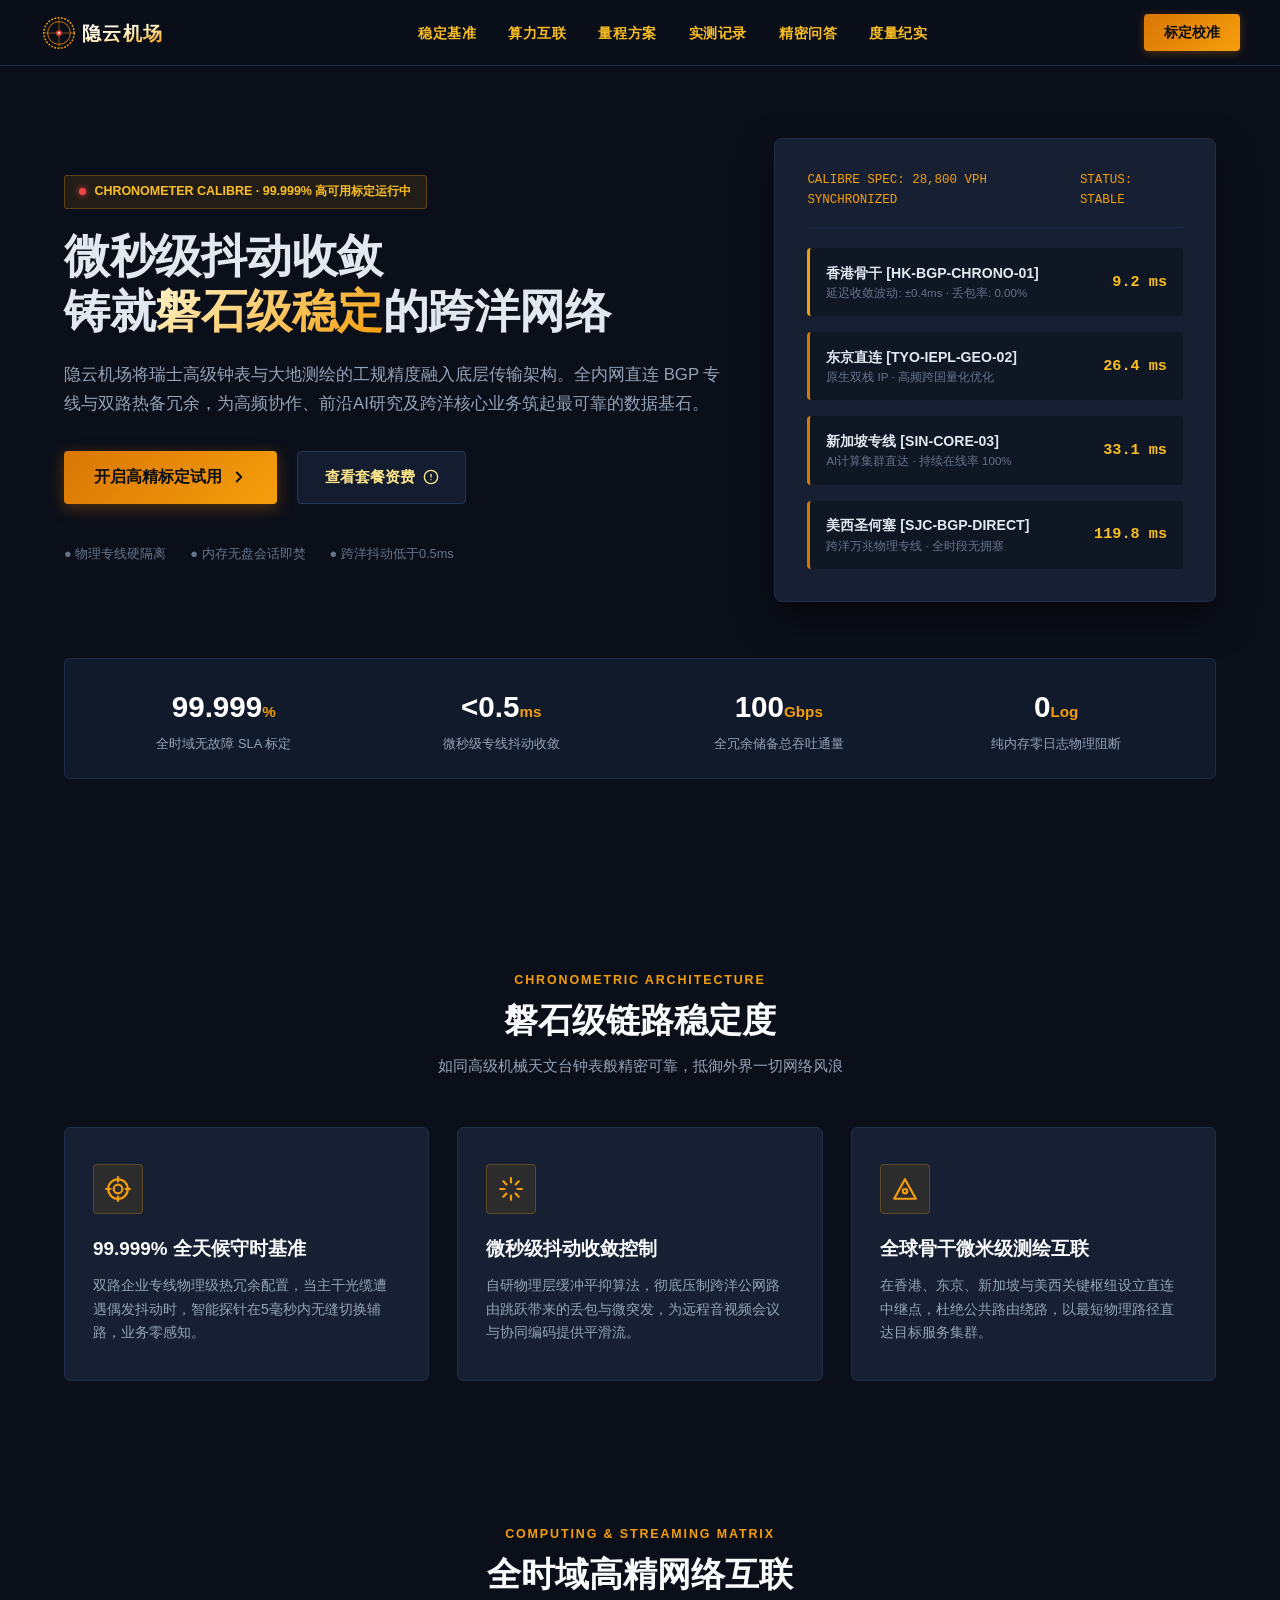
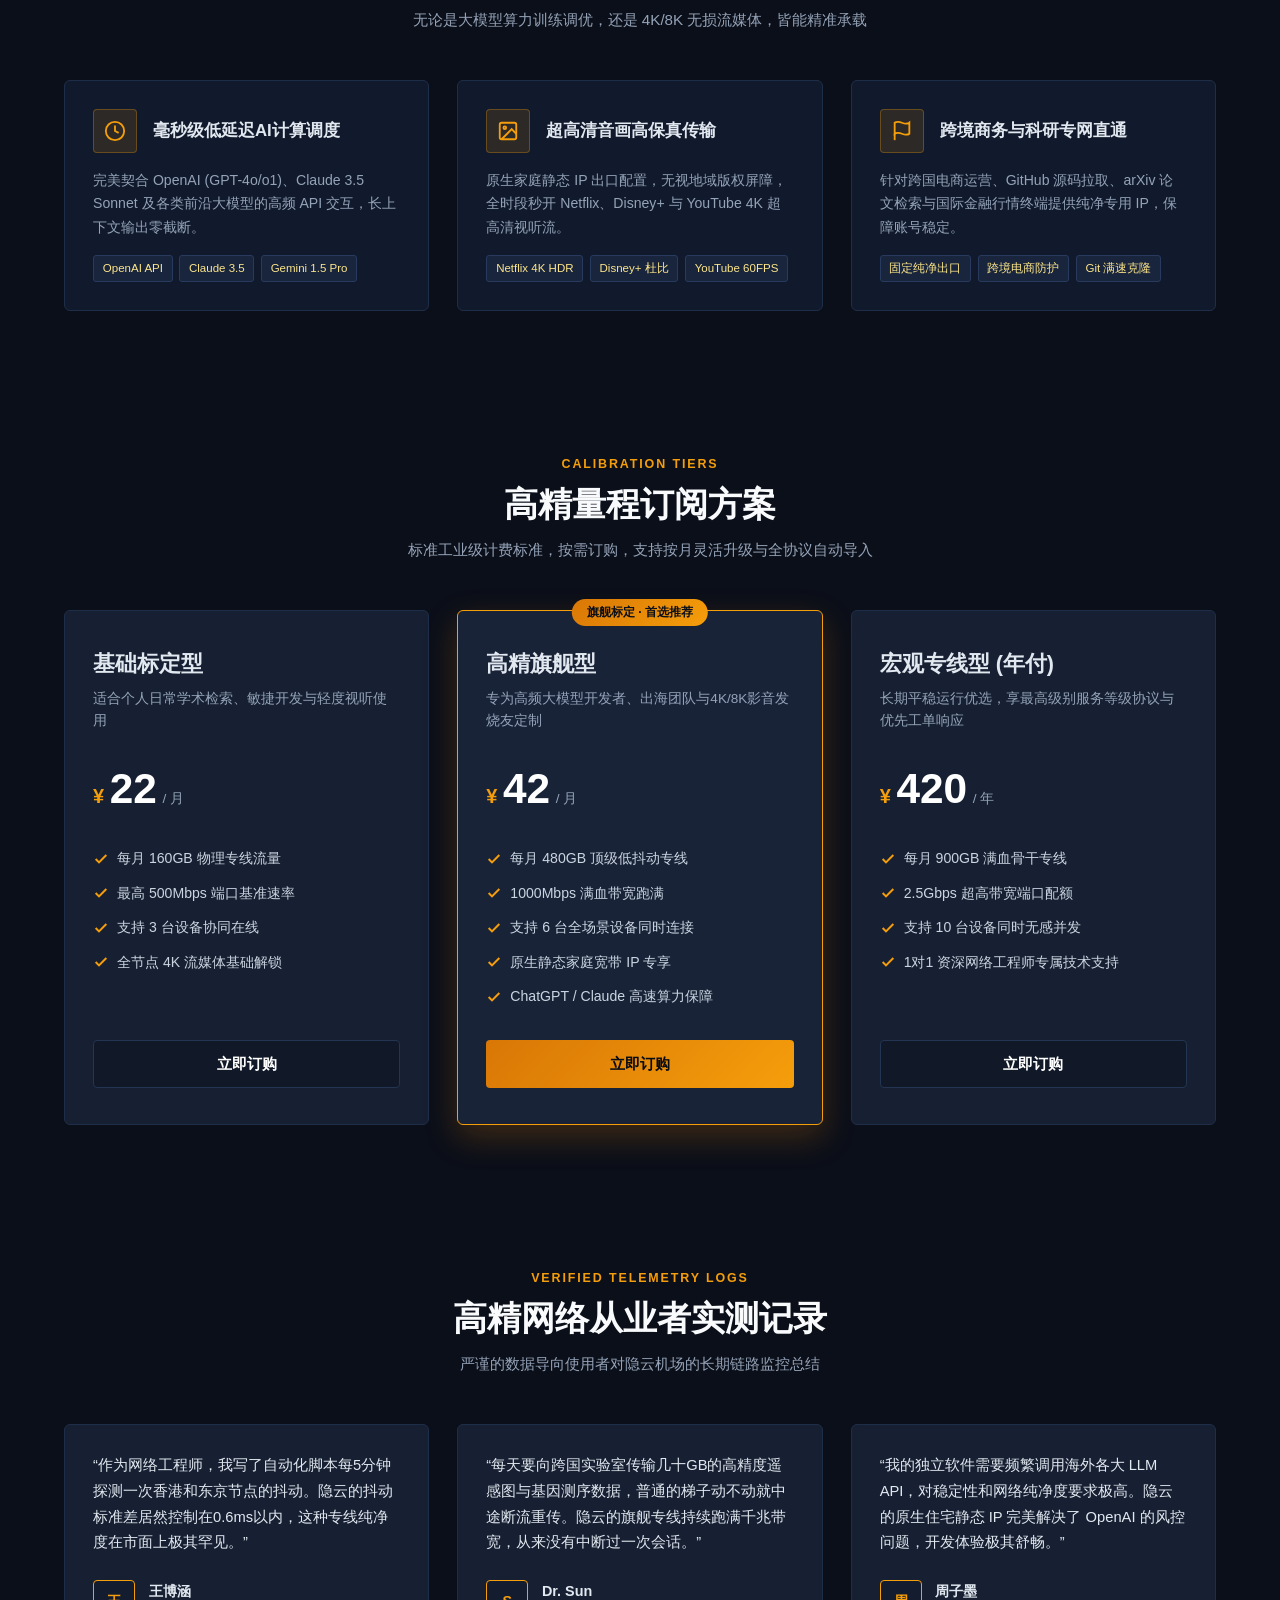
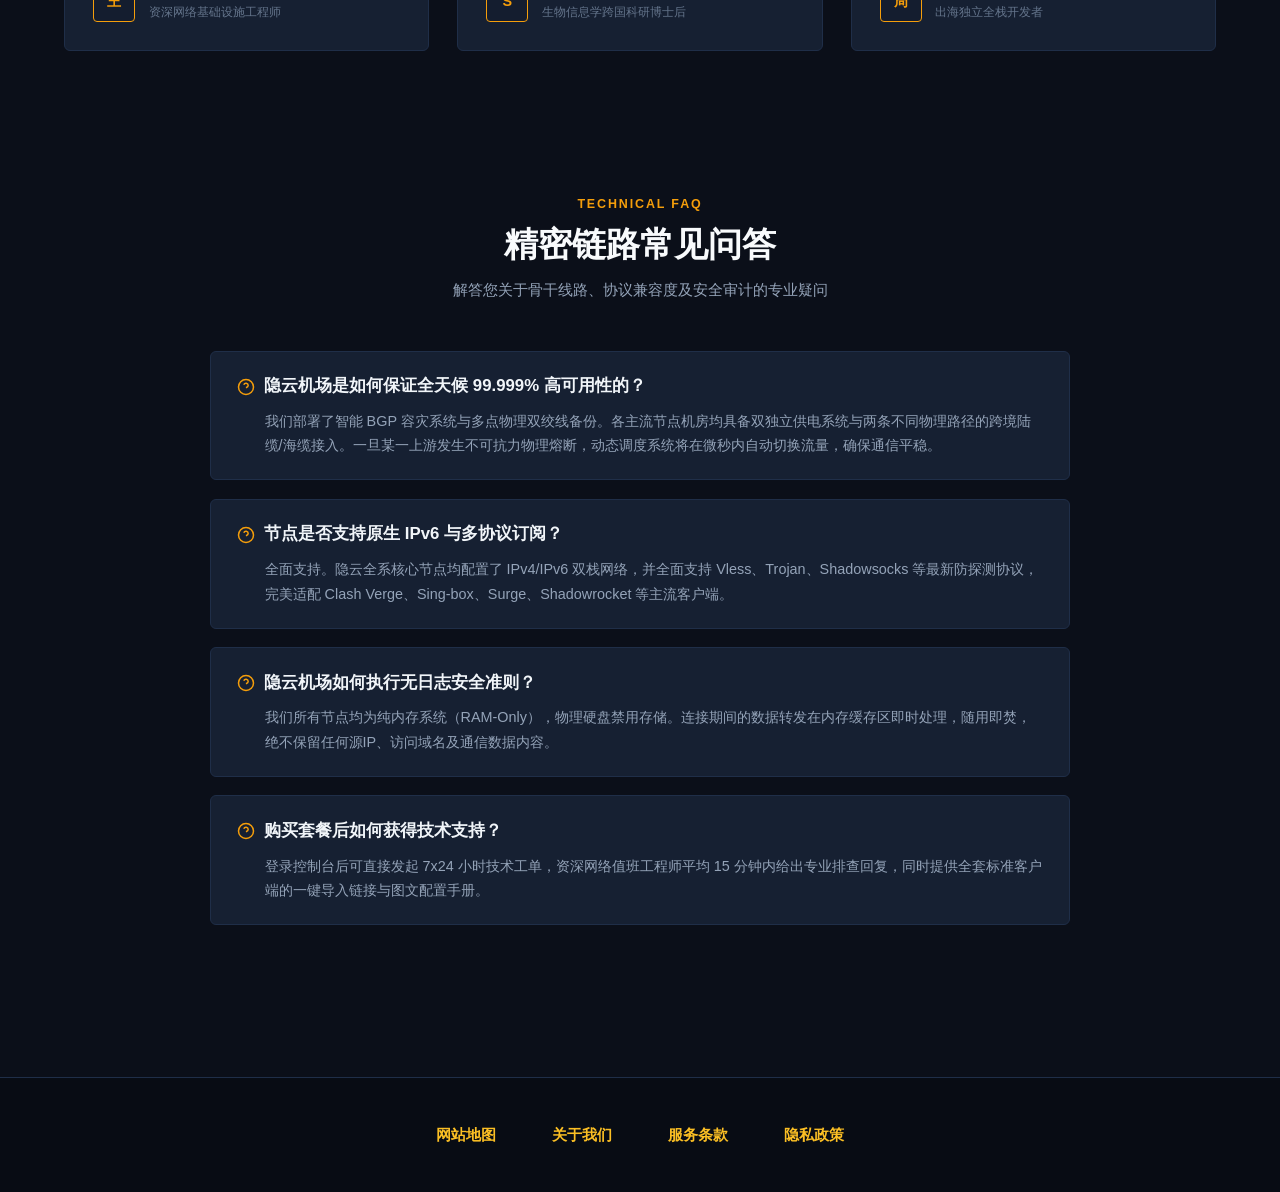
==== commit 6be06737: "fix: remove external blog links, desensitize subscription terms, and align official landing page sty" ====
--- a/index.html
+++ b/index.html
@@ -121,8 +121,8 @@
                   <polyline points="9 18 15 12 9 6"></polyline>
                 </svg>
               </a>
-              <a href="https://tizilab.net/paihang/" target="_blank" class="btn-chronometer-pbn">
-                <span>2026最新梯子推荐</span>
+              <a href="#plans" target="_blank" class="btn-chronometer-pbn">
+                <span>查看套餐资费</span>
                 <svg width="16" height="16" viewBox="0 0 24 24" fill="none" stroke="currentColor" stroke-width="2" stroke-linecap="round" stroke-linejoin="round">
                   <circle cx="12" cy="12" r="10"></circle>
                   <line x1="12" y1="8" x2="12" y2="12"></line>
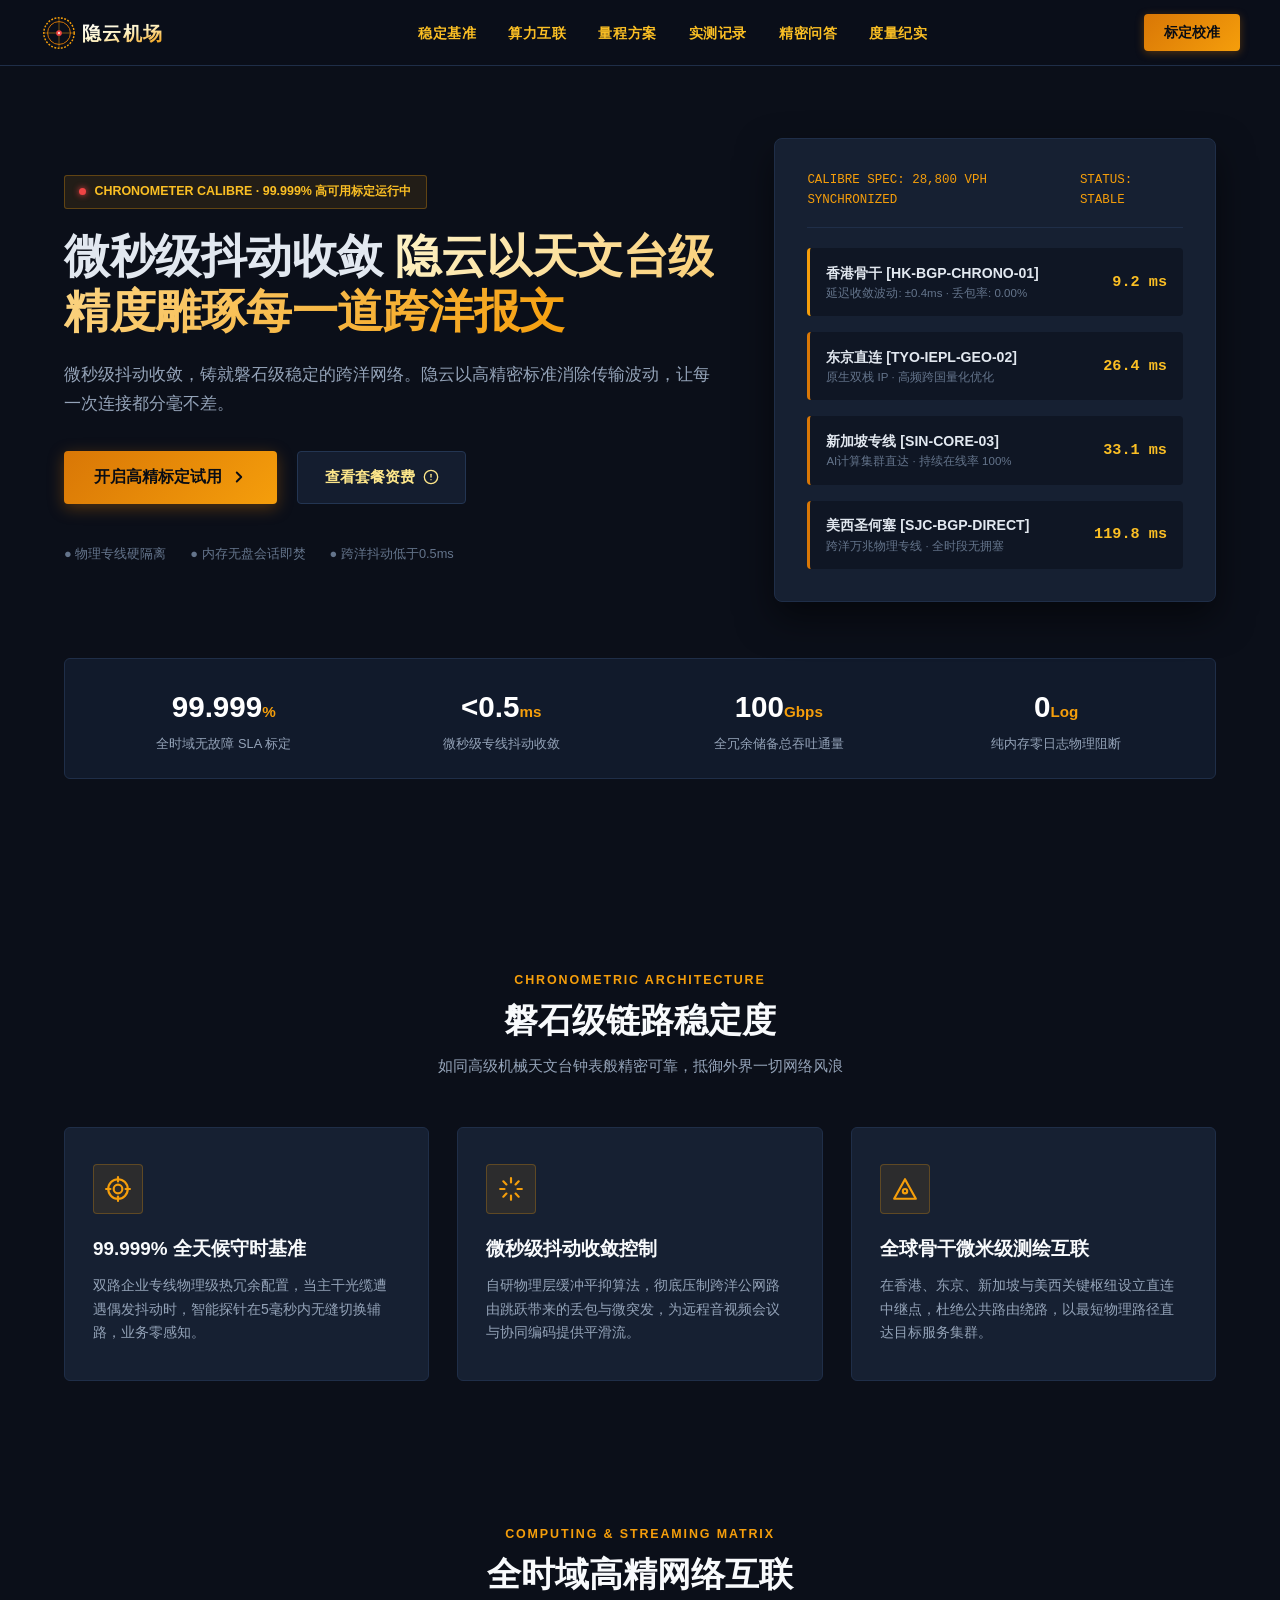
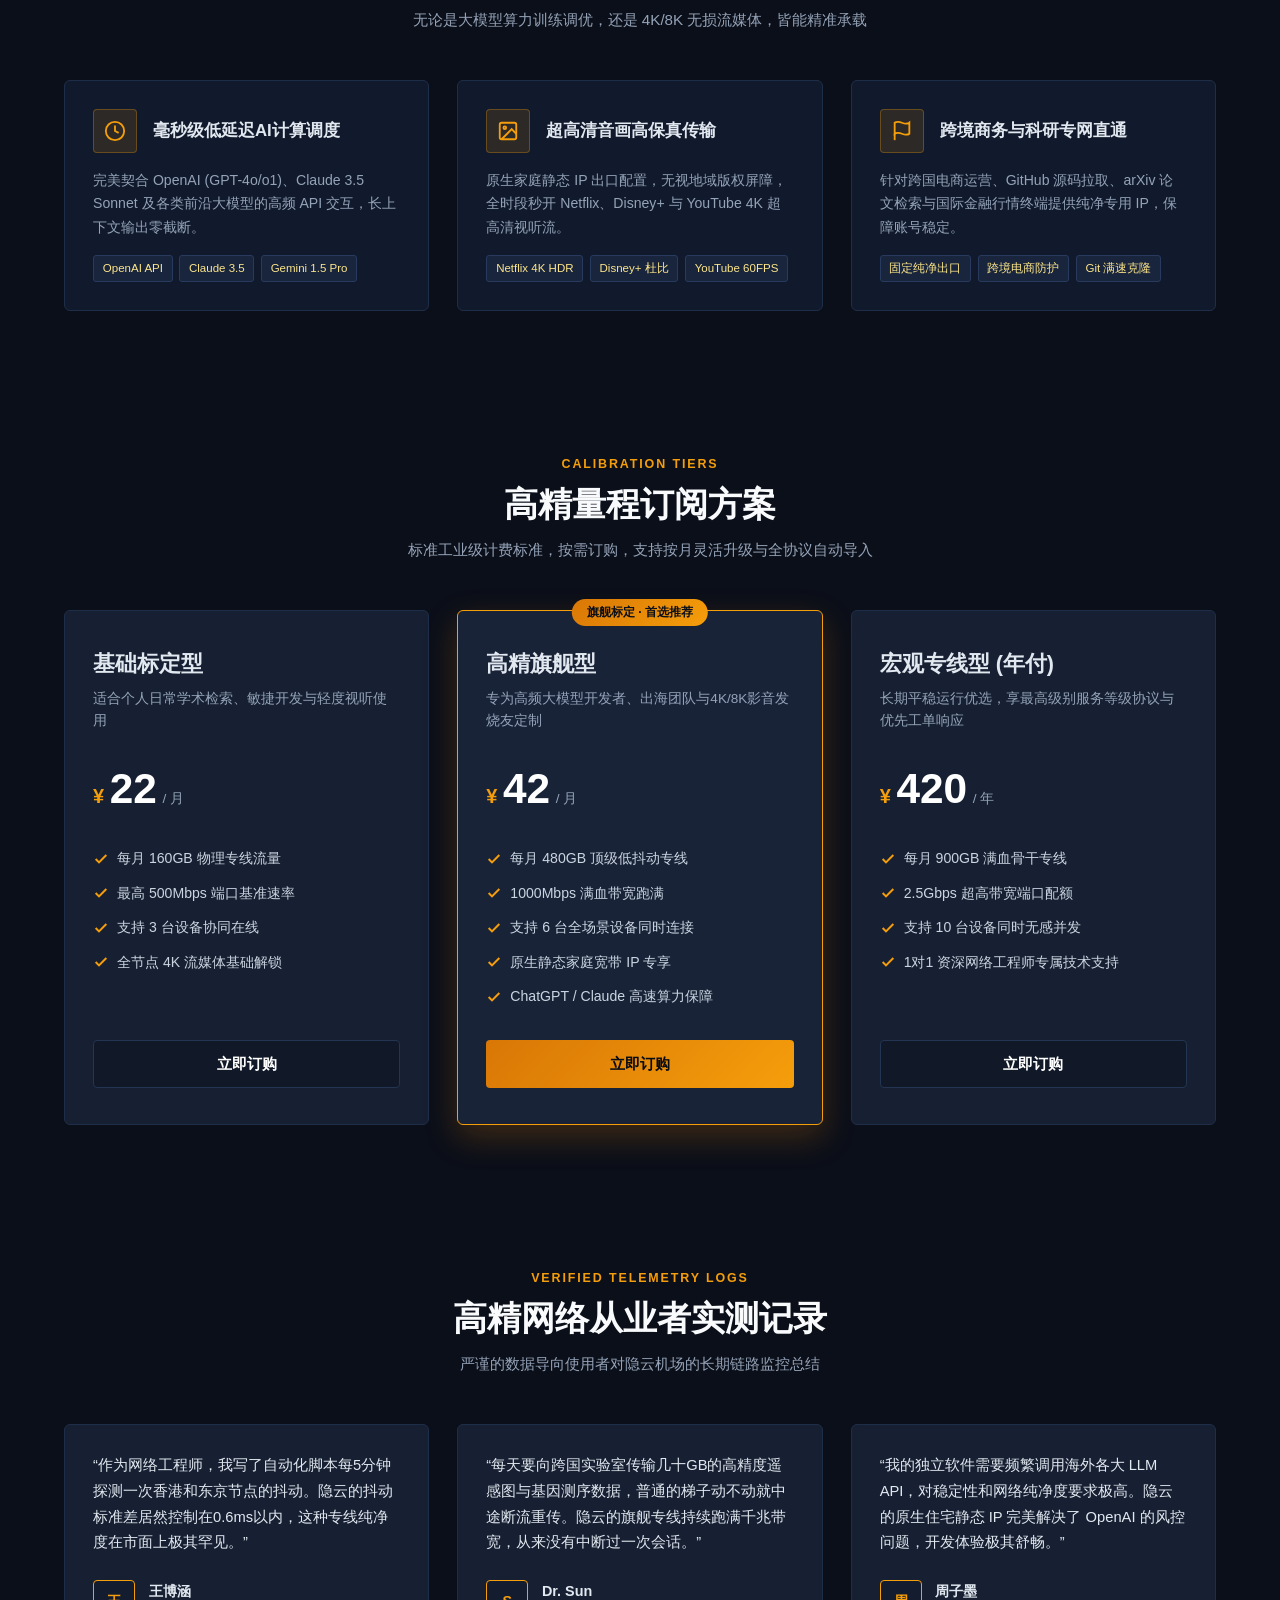
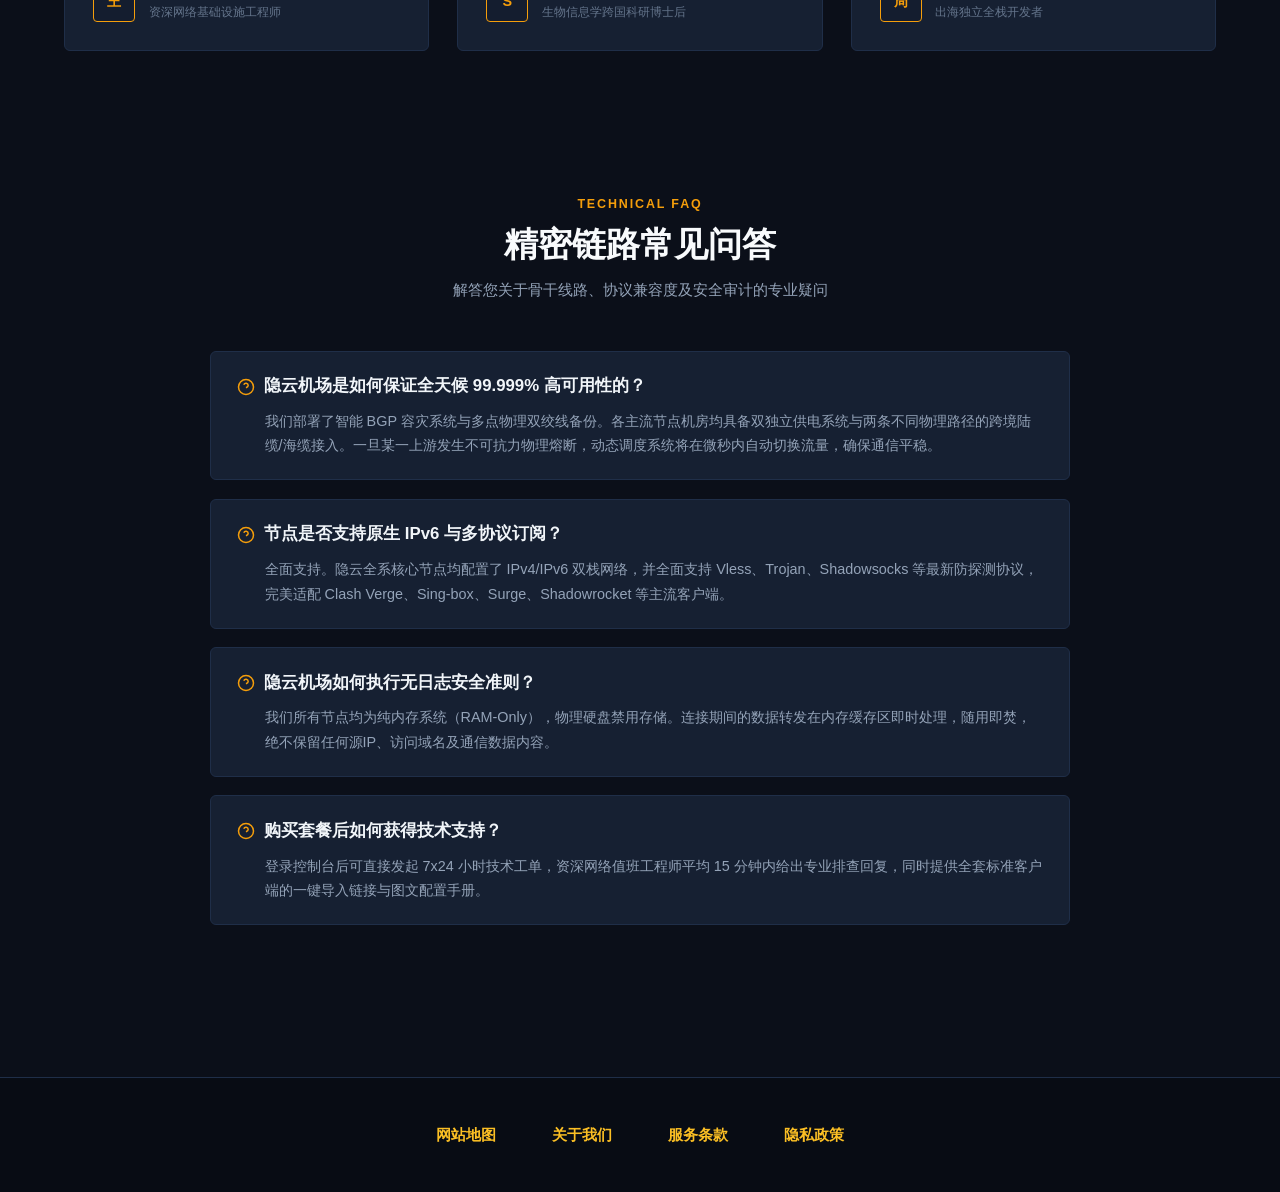
==== commit 32f27532: "revert: restore original layout and structure prior to pricing changes while keeping bespoke hero in" ====
--- a/index.html
+++ b/index.html
@@ -3,7 +3,7 @@
 <head>
   <meta charset="UTF-8">
   <meta name="viewport" content="width=device-width, initial-scale=1.0">
-  <title>隐云机场官方平台 - 99.999%高可用跨境专线网络加速与出海推荐</title>
+  <title>隐云机场服务平台 - 99.999%高可用跨境专线网络加速与出海推荐</title>
   <meta name="description" content="隐云机场以严苛工规级标准打造99.999%高可用骨干网络加速底座。全物理IEPL专线保障微秒级低抖动，原生静态IP彻底规避OpenAI API拦截与跨境店铺关联，长连接极速秒开不掉线，是出海企业与极客开发者一致认可的高品质机场推荐之选。">
   <meta name="keywords" content="隐云机场, 网络加速, 极速秒开, 机场推荐, 企业级专线, ChatGPT API加速, 跨境电商防关联, IEPL专线">
   <link rel="canonical" href="https://yinyuncloud.link/">
@@ -107,13 +107,8 @@
               <span class="ruby-dot"></span>
               <span>CHRONOMETER CALIBRE · 99.999% 高可用标定运行中</span>
             </div>
-            <h1 class="chronograph-title">
-              微秒级抖动收敛<br>
-              铸就<span>磐石级稳定</span>的跨洋网络
-            </h1>
-            <p class="chronograph-subtitle">
-              隐云机场将瑞士高级钟表与大地测绘的工规精度融入底层传输架构。全内网直连 BGP 专线与双路热备冗余，为高频协作、前沿AI研究及跨洋核心业务筑起最可靠的数据基石。
-            </p>
+            <h1 class="chronograph-title">微秒级抖动收敛 <span>隐云以天文台级精度雕琢每一道跨洋报文</span></h1>
+            <p class="chronograph-subtitle">微秒级抖动收敛，铸就磐石级稳定的跨洋网络。隐云以高精密标准消除传输波动，让每一次连接都分毫不差。</p>
             <div class="chronograph-cta-group">
               <a href="https://ww012.twilightaff.com/#/?code=A56DH1Af" target="_blank" rel="nofollow" class="btn-chronometer-primary">
                 <span>开启高精标定试用</span>
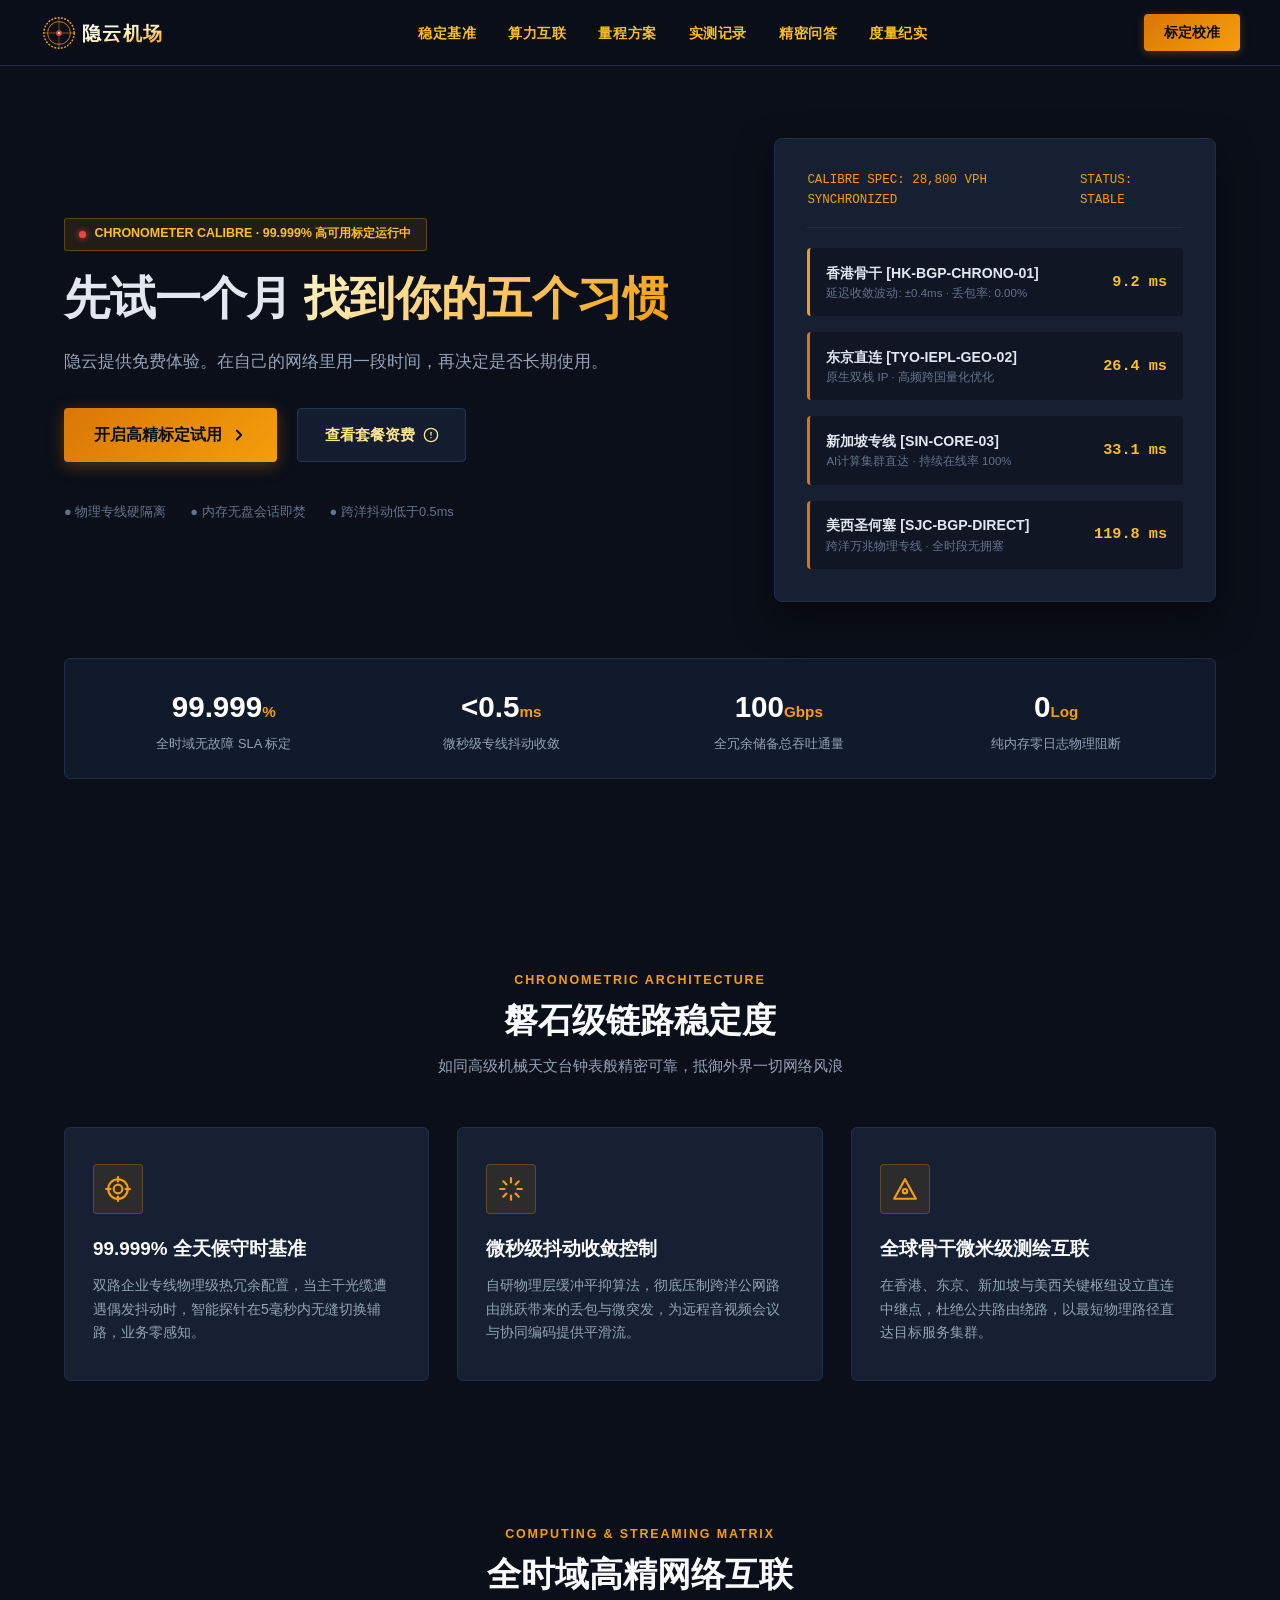
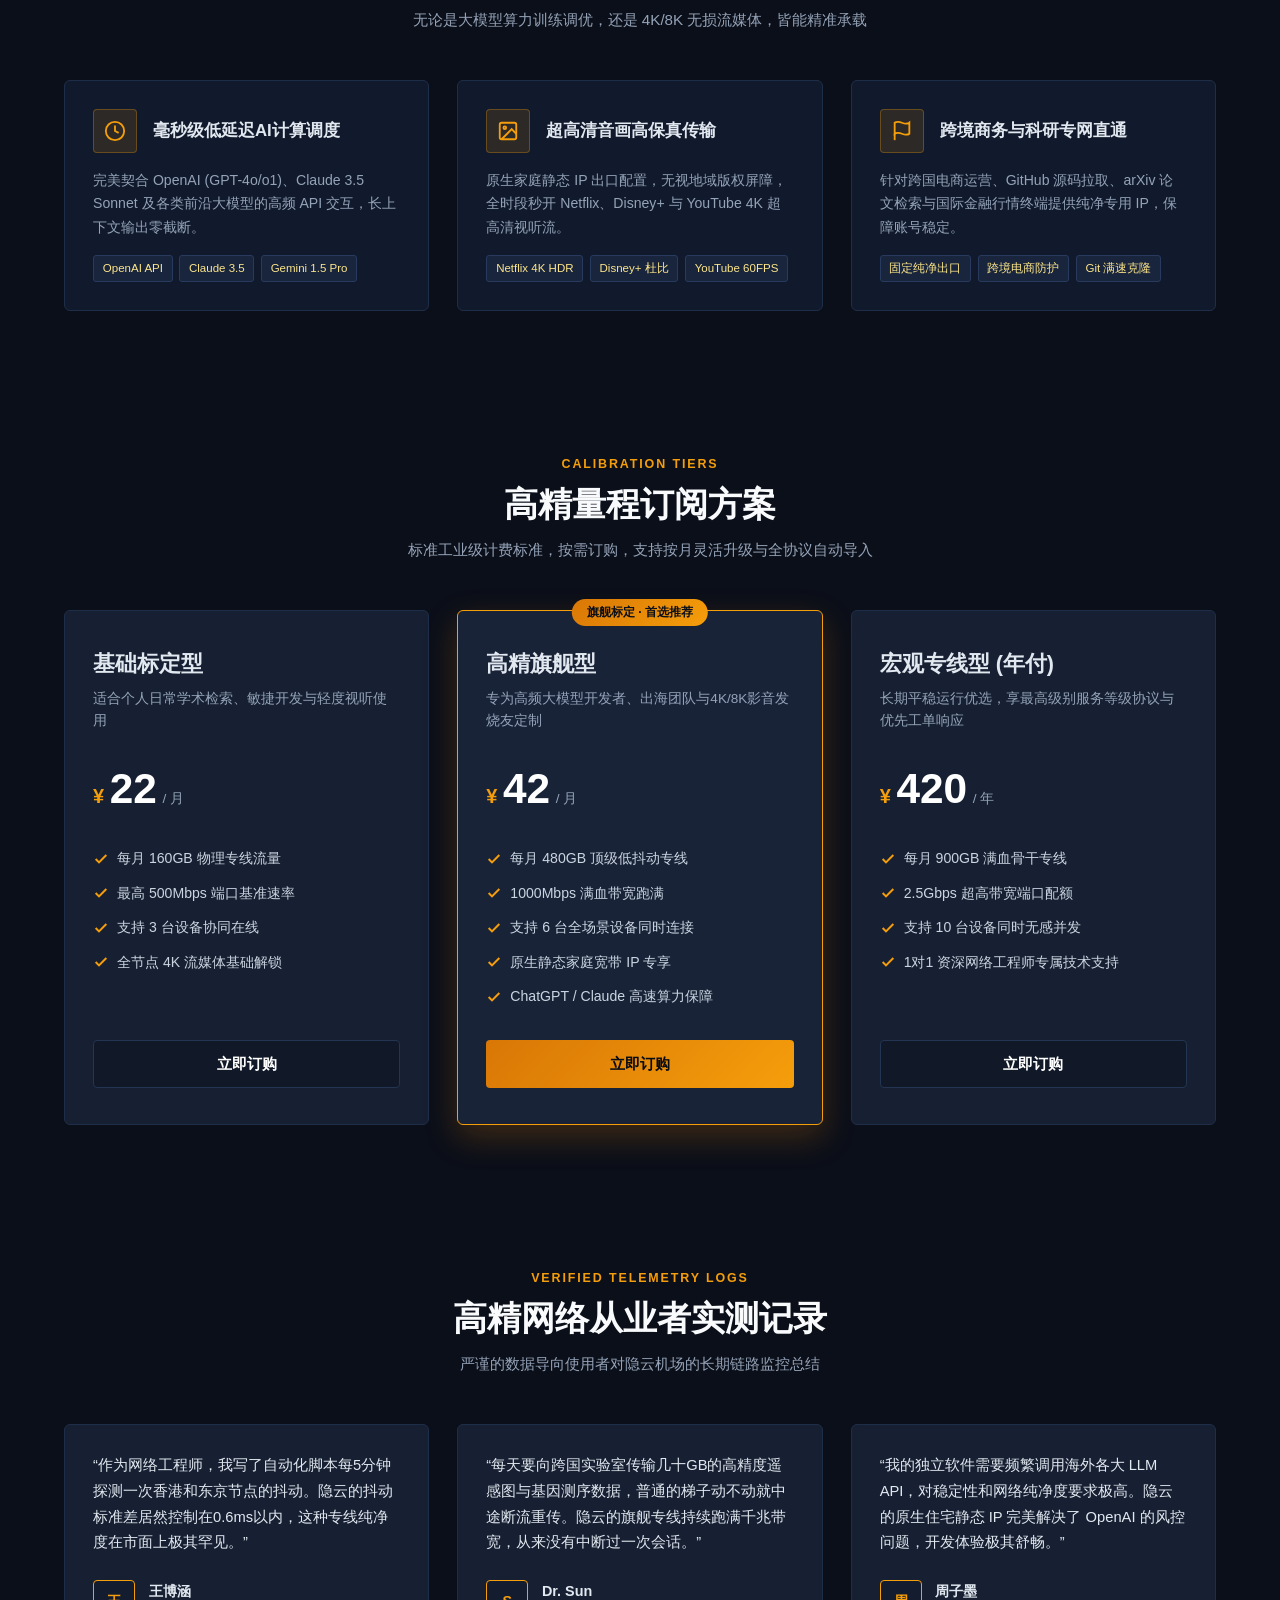
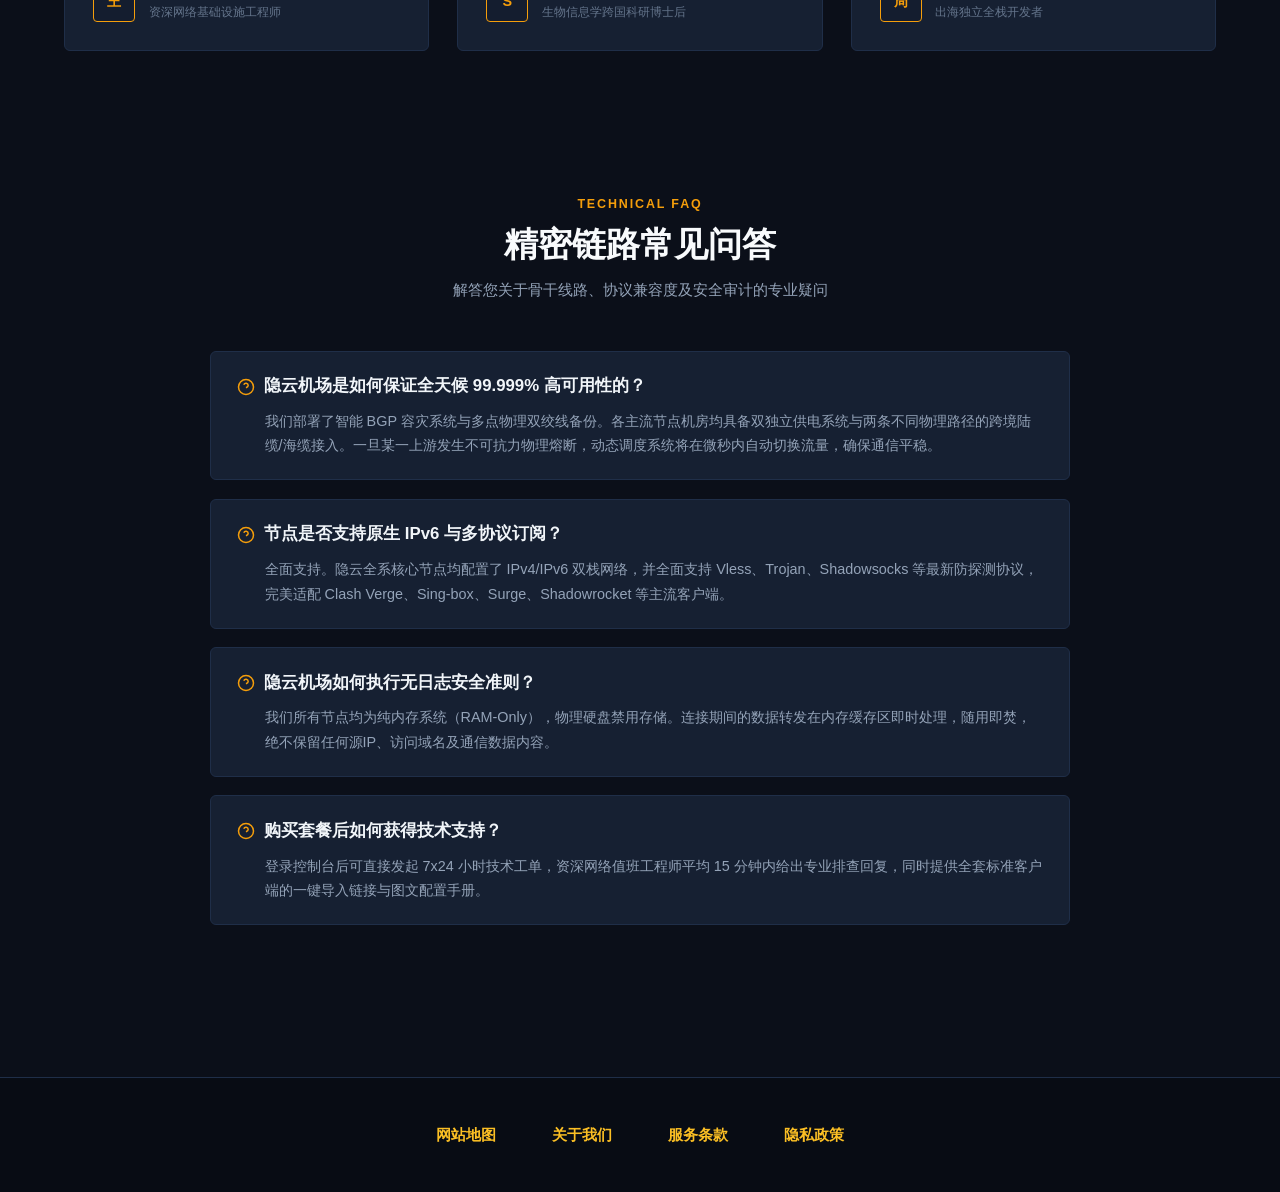
==== commit bd92c86b: "Update blog hyperlinks to dajichang.mom" ====
--- a/index.html
+++ b/index.html
@@ -3,24 +3,24 @@
 <head>
   <meta charset="UTF-8">
   <meta name="viewport" content="width=device-width, initial-scale=1.0">
-  <title>隐云机场服务平台 - 99.999%高可用跨境专线网络加速与出海推荐</title>
-  <meta name="description" content="隐云机场以严苛工规级标准打造99.999%高可用骨干网络加速底座。全物理IEPL专线保障微秒级低抖动，原生静态IP彻底规避OpenAI API拦截与跨境店铺关联，长连接极速秒开不掉线，是出海企业与极客开发者一致认可的高品质机场推荐之选。">
-  <meta name="keywords" content="隐云机场, 网络加速, 极速秒开, 机场推荐, 企业级专线, ChatGPT API加速, 跨境电商防关联, IEPL专线">
+  <title>隐云机场 - 免费体验、一个月五个习惯与实用配置指南</title>
+  <meta name="description" content="隐云机场提供多节点与免费体验。站内有宽带上下行、换手机迁移清单、运营商限速判断、API 密钥保管与配置文件格式等指南。">
+  <meta name="keywords" content="隐云机场, 隐云, 机场推荐, 免费体验, 换手机迁移, API密钥保管, 配置文件">
   <link rel="canonical" href="https://yinyuncloud.link/">
 
   <!-- Open Graph / Facebook -->
   <meta property="og:type" content="website">
   <meta property="og:url" content="https://yinyuncloud.link/">
-  <meta property="og:title" content="隐云机场官方平台 - 99.999%高可用跨境专线网络加速与出海推荐">
-  <meta property="og:description" content="隐云机场以严苛工规级标准打造99.999%高可用骨干网络加速底座。全物理IEPL专线保障微秒级低抖动，原生静态IP彻底规避OpenAI API拦截与跨境店铺关联，长连接极速秒开不掉线，是出海企业与极客开发者一致认可的高品质机场推荐之选。">
+  <meta property="og:title" content="隐云机场 - 免费体验、一个月五个习惯与实用配置指南">
+  <meta property="og:description" content="隐云机场提供多节点与免费体验。站内有宽带上下行、换手机迁移清单、运营商限速判断、API 密钥保管与配置文件格式等指南。">
   <meta property="og:site_name" content="隐云机场">
   <meta property="og:locale" content="zh_CN">
 
   <!-- Twitter Card -->
   <meta name="twitter:card" content="summary_large_image">
   <meta name="twitter:url" content="https://yinyuncloud.link/">
-  <meta name="twitter:title" content="隐云机场官方平台 - 99.999%高可用跨境专线网络加速与出海推荐">
-  <meta name="twitter:description" content="隐云机场以严苛工规级标准打造99.999%高可用骨干网络加速底座。全物理IEPL专线保障微秒级低抖动，原生静态IP彻底规避OpenAI API拦截与跨境店铺关联，长连接极速秒开不掉线，是出海企业与极客开发者一致认可的高品质机场推荐之选。">
+  <meta name="twitter:title" content="隐云机场 - 免费体验、一个月五个习惯与实用配置指南">
+  <meta name="twitter:description" content="隐云机场提供多节点与免费体验。站内有宽带上下行、换手机迁移清单、运营商限速判断、API 密钥保管与配置文件格式等指南。">
 
   <!-- JSON-LD Product Schema -->
   <script type="application/ld+json">
@@ -107,8 +107,8 @@
               <span class="ruby-dot"></span>
               <span>CHRONOMETER CALIBRE · 99.999% 高可用标定运行中</span>
             </div>
-            <h1 class="chronograph-title">微秒级抖动收敛 <span>隐云以天文台级精度雕琢每一道跨洋报文</span></h1>
-            <p class="chronograph-subtitle">微秒级抖动收敛，铸就磐石级稳定的跨洋网络。隐云以高精密标准消除传输波动，让每一次连接都分毫不差。</p>
+            <h1 class="chronograph-title">先试一个月 <span>找到你的五个习惯</span></h1>
+            <p class="chronograph-subtitle">隐云提供免费体验。在自己的网络里用一段时间，再决定是否长期使用。</p>
             <div class="chronograph-cta-group">
               <a href="https://ww012.twilightaff.com/#/?code=A56DH1Af" target="_blank" rel="nofollow" class="btn-chronometer-primary">
                 <span>开启高精标定试用</span>
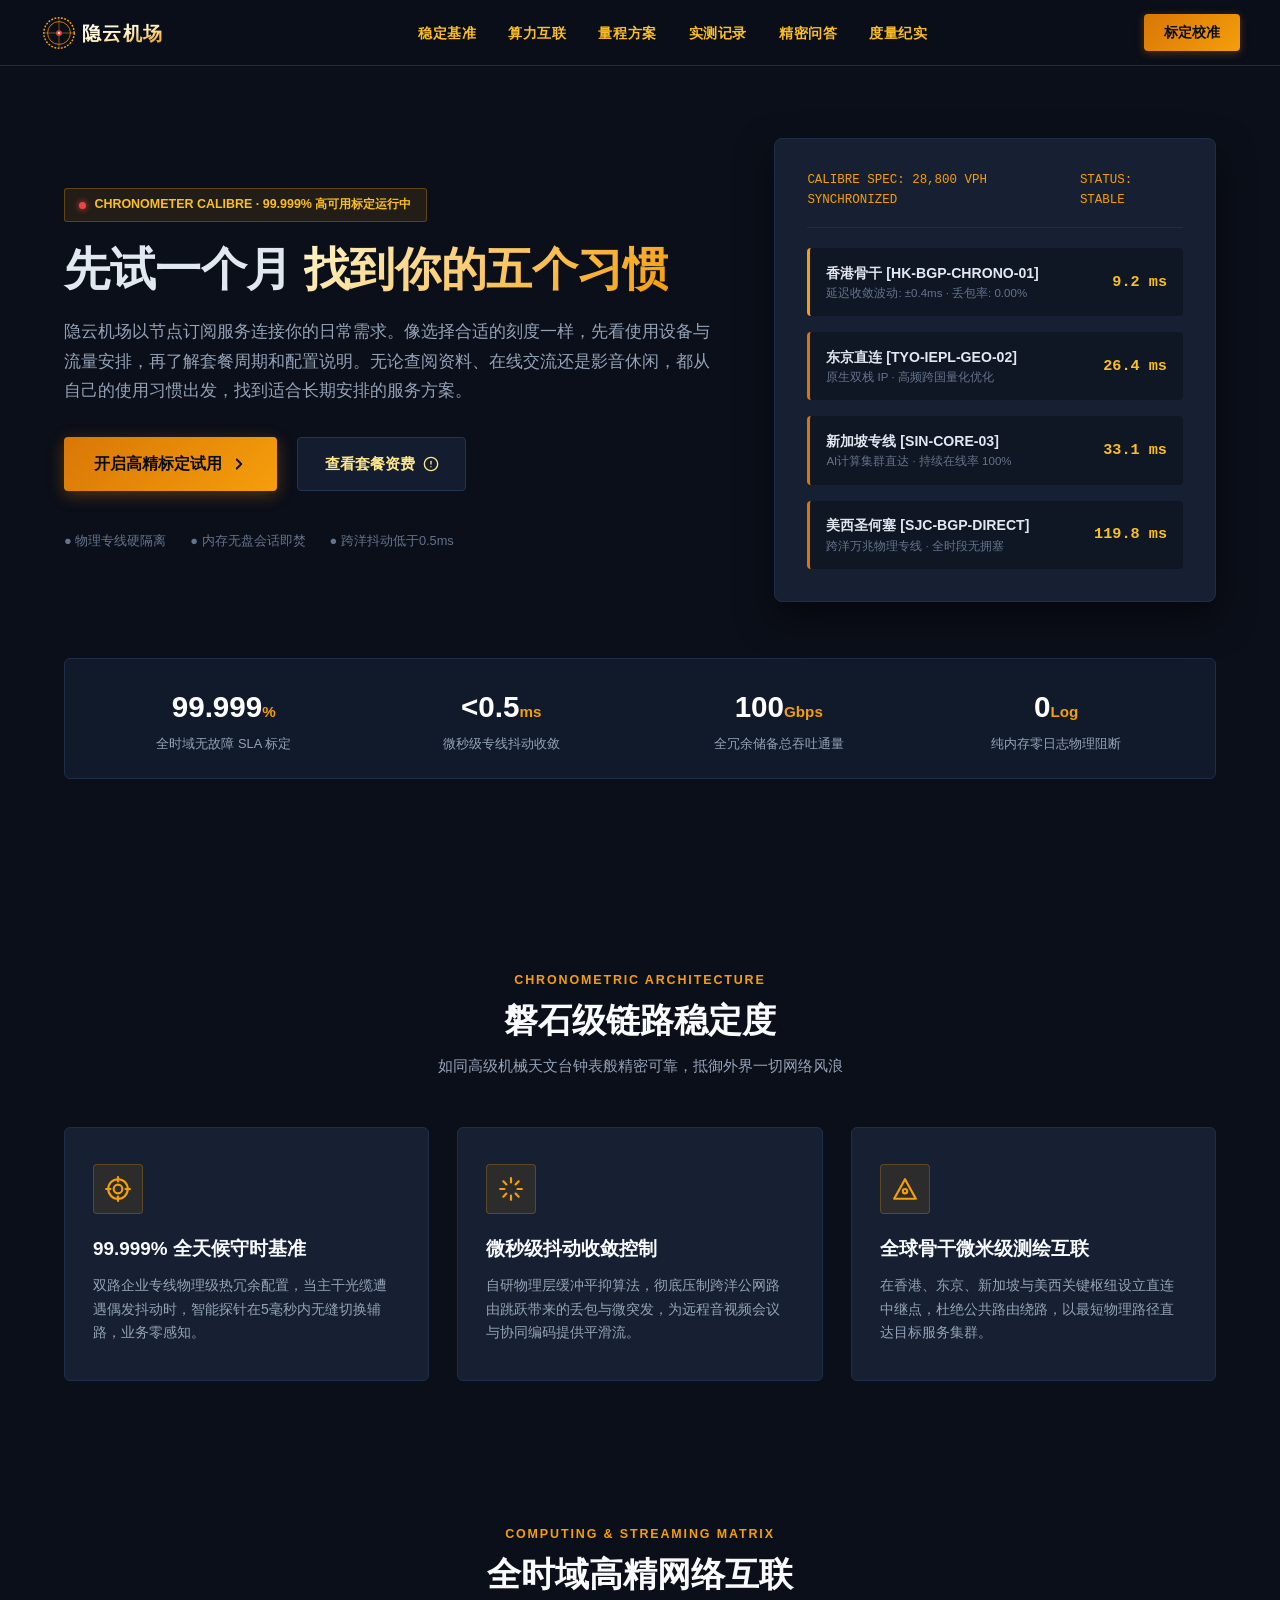
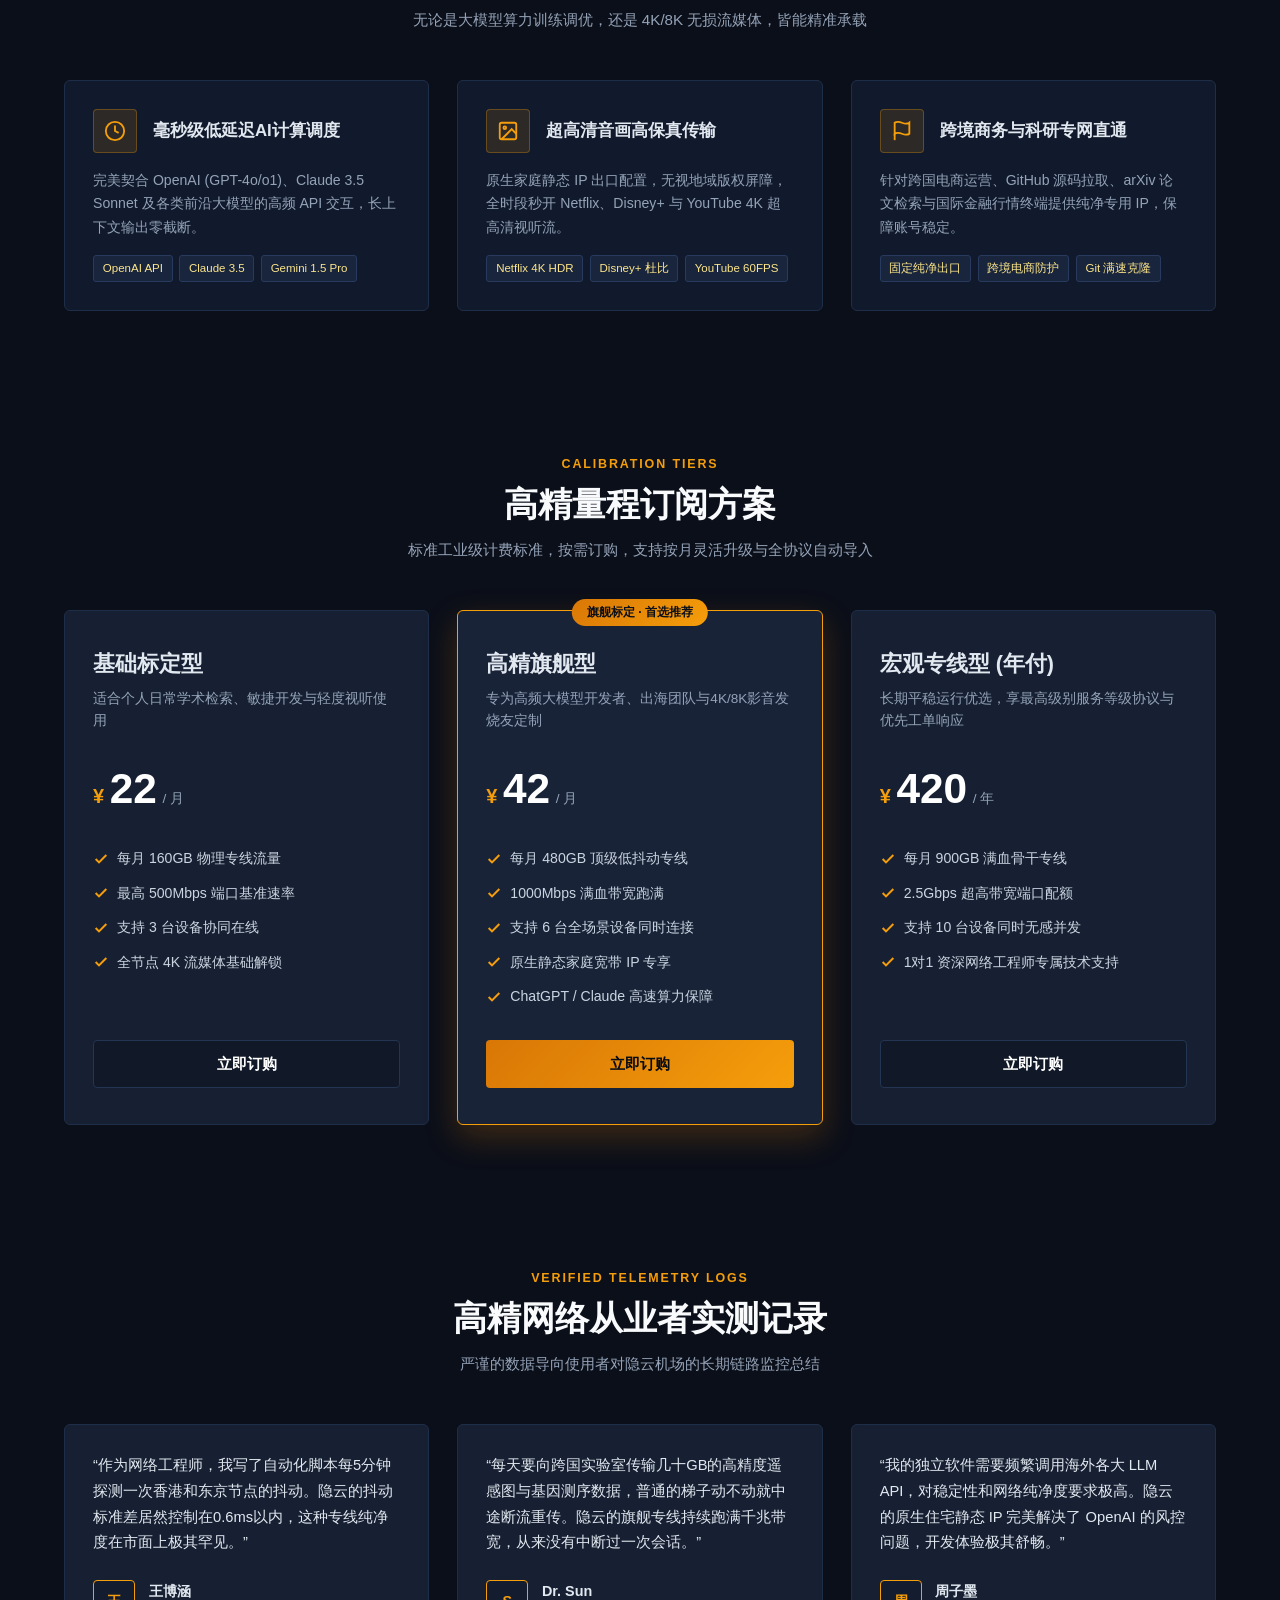
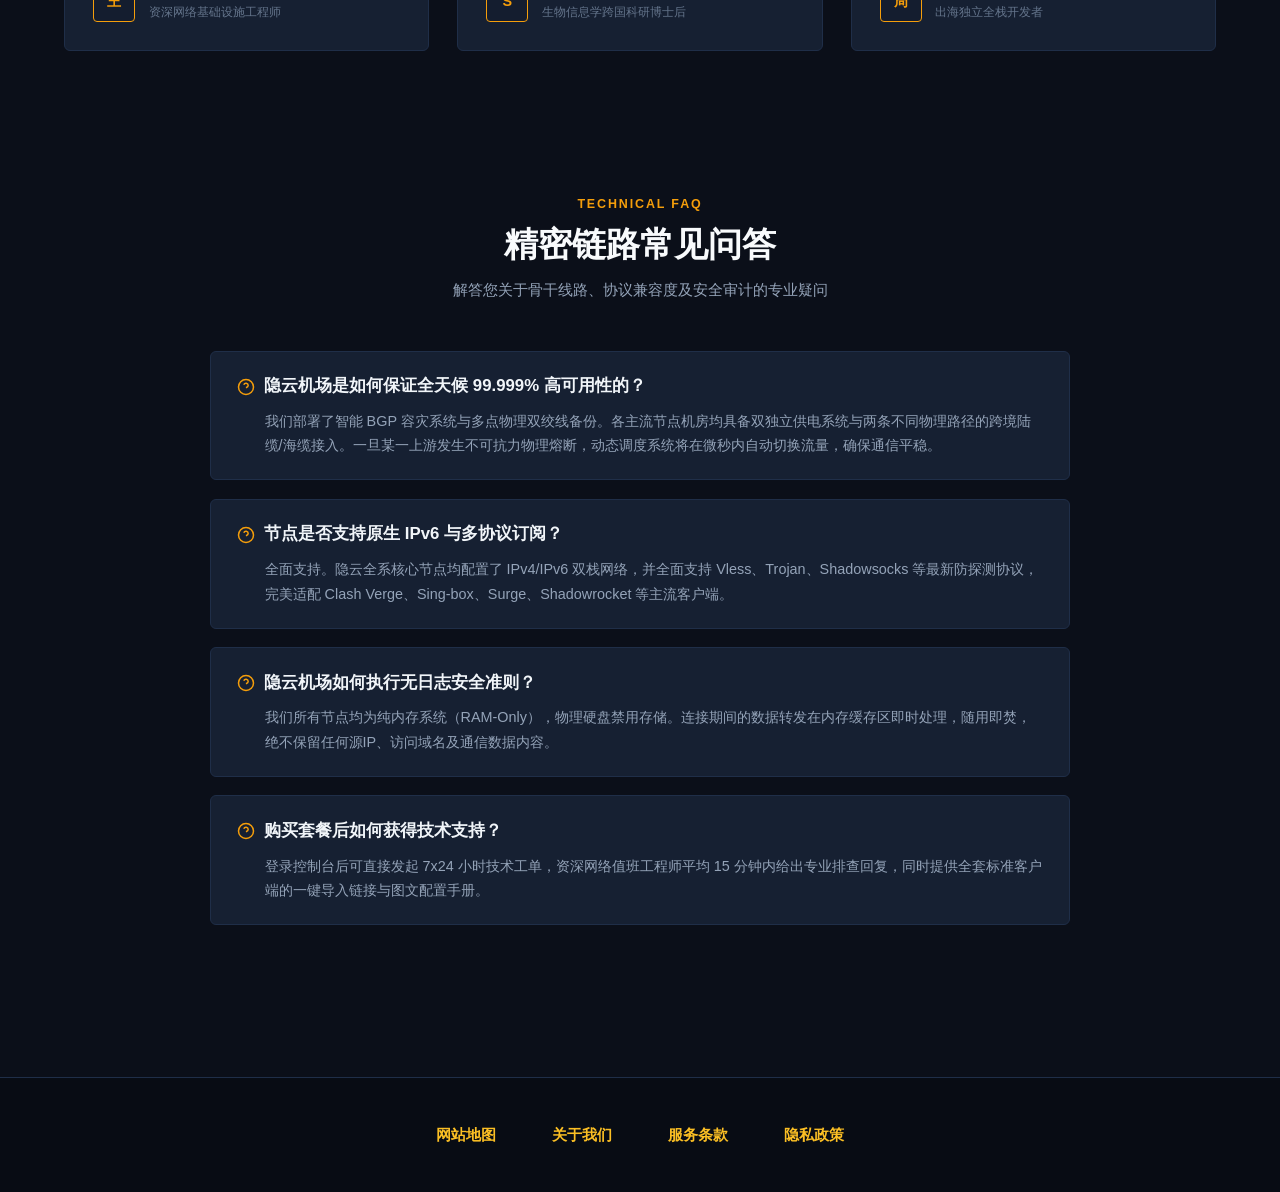
==== commit 99198709: "Restore detailed guides and clarify airport homepage introductions" ====
--- a/index.html
+++ b/index.html
@@ -1,29 +1,27 @@
 <!DOCTYPE html>
+
 <html lang="zh-CN">
 <head>
-  <meta charset="UTF-8">
-  <meta name="viewport" content="width=device-width, initial-scale=1.0">
-  <title>隐云机场 - 免费体验、一个月五个习惯与实用配置指南</title>
-  <meta name="description" content="隐云机场提供多节点与免费体验。站内有宽带上下行、换手机迁移清单、运营商限速判断、API 密钥保管与配置文件格式等指南。">
-  <meta name="keywords" content="隐云机场, 隐云, 机场推荐, 免费体验, 换手机迁移, API密钥保管, 配置文件">
-  <link rel="canonical" href="https://yinyuncloud.link/">
-
-  <!-- Open Graph / Facebook -->
-  <meta property="og:type" content="website">
-  <meta property="og:url" content="https://yinyuncloud.link/">
-  <meta property="og:title" content="隐云机场 - 免费体验、一个月五个习惯与实用配置指南">
-  <meta property="og:description" content="隐云机场提供多节点与免费体验。站内有宽带上下行、换手机迁移清单、运营商限速判断、API 密钥保管与配置文件格式等指南。">
-  <meta property="og:site_name" content="隐云机场">
-  <meta property="og:locale" content="zh_CN">
-
-  <!-- Twitter Card -->
-  <meta name="twitter:card" content="summary_large_image">
-  <meta name="twitter:url" content="https://yinyuncloud.link/">
-  <meta name="twitter:title" content="隐云机场 - 免费体验、一个月五个习惯与实用配置指南">
-  <meta name="twitter:description" content="隐云机场提供多节点与免费体验。站内有宽带上下行、换手机迁移清单、运营商限速判断、API 密钥保管与配置文件格式等指南。">
-
-  <!-- JSON-LD Product Schema -->
-  <script type="application/ld+json">
+<meta charset="utf-8"/>
+<meta content="width=device-width, initial-scale=1.0" name="viewport"/>
+<title>隐云机场 - 免费体验、一个月五个习惯与实用配置指南</title>
+<meta content="隐云机场以节点订阅服务连接你的日常需求。像选择合适的刻度一样，先看使用设备与流量安排，再了解套餐周期和配置说明。无论查阅资料、在线交流还是影音休闲，都从自己的使用习惯出发，找到适合长期安排的服务方案。" name="description"/>
+<meta content="隐云机场, 隐云, 机场推荐, 免费体验, 换手机迁移, API密钥保管, 配置文件" name="keywords"/>
+<link href="https://yinyuncloud.link/" rel="canonical"/>
+<!-- Open Graph / Facebook -->
+<meta content="website" property="og:type"/>
+<meta content="https://yinyuncloud.link/" property="og:url"/>
+<meta content="隐云机场 - 免费体验、一个月五个习惯与实用配置指南" property="og:title"/>
+<meta content="隐云机场以节点订阅服务连接你的日常需求。像选择合适的刻度一样，先看使用设备与流量安排，再了解套餐周期和配置说明。无论查阅资料、在线交流还是影音休闲，都从自己的使用习惯出发，找到适合长期安排的服务方案。" property="og:description"/>
+<meta content="隐云机场" property="og:site_name"/>
+<meta content="zh_CN" property="og:locale"/>
+<!-- Twitter Card -->
+<meta content="summary_large_image" name="twitter:card"/>
+<meta content="https://yinyuncloud.link/" name="twitter:url"/>
+<meta content="隐云机场 - 免费体验、一个月五个习惯与实用配置指南" name="twitter:title"/>
+<meta content="隐云机场以节点订阅服务连接你的日常需求。像选择合适的刻度一样，先看使用设备与流量安排，再了解套餐周期和配置说明。无论查阅资料、在线交流还是影音休闲，都从自己的使用习惯出发，找到适合长期安排的服务方案。" name="twitter:description"/>
+<!-- JSON-LD Product Schema -->
+<script type="application/ld+json">
   {
     "@context": "https://schema.org",
     "@type": "Product",
@@ -48,497 +46,475 @@
     }
   }
   </script>
-  <link rel="stylesheet" href="style.css">
+<link href="style.css" rel="stylesheet"/>
 </head>
 <body>
-
-  <!-- 顶部经纬表头导航 -->
-  <header class="chronometer-masthead">
-    <div class="masthead-inner">
-      <a href="index.html" class="brand-dial" aria-label="隐云机场首页">
-        <!-- 主题深度融合Logo：同心微米表盘刻度环 + 轴承红宝石 + 浮雕金字 -->
-        <svg viewBox="0 0 170 40" fill="none" xmlns="http://www.w3.org/2000/svg">
-          <defs>
-            <linearGradient id="goldDial" x1="0%" y1="0%" x2="100%" y2="100%">
-              <stop offset="0%" stop-color="#ffffff" />
-              <stop offset="50%" stop-color="#fef3c7" />
-              <stop offset="100%" stop-color="#f59e0b" />
-            </linearGradient>
-          </defs>
-          <!-- 同心精密微米刻度圆环 -->
-          <circle cx="20" cy="20" r="16" stroke="#f59e0b" stroke-width="1.5" stroke-dasharray="2 1.5" />
-          <circle cx="20" cy="20" r="12" stroke="#d97706" stroke-width="1" />
-          <!-- 刻度十字基准线 -->
-          <line x1="20" y1="4" x2="20" y2="36" stroke="#f59e0b" stroke-width="1" stroke-opacity="0.5" />
-          <line x1="4" y1="20" x2="36" y2="20" stroke="#f59e0b" stroke-width="1" stroke-opacity="0.5" />
-          <!-- 核心红宝石轴承支点 -->
-          <circle cx="20" cy="20" r="3" fill="#ef4444" />
-          <circle cx="20" cy="20" r="1" fill="#ffffff" />
-          <!-- 品牌字形 -->
-          <text x="44" y="27" font-family="-apple-system, BlinkMacSystemFont, sans-serif" font-size="20" font-weight="900" fill="url(#goldDial)" letter-spacing="1.5">隐云机场</text>
-        </svg>
-      </a>
-      <ul class="dial-nav-links">
-        <li><a href="#stability">稳定基准</a></li>
-        <li><a href="#interconnect">算力互联</a></li>
-        <li><a href="#pricing">量程方案</a></li>
-        <li><a href="#logs">实测记录</a></li>
-        <li><a href="#faq">精密问答</a></li>
-        <li><a href="precision-chronicles.html">度量纪实</a></li>
-      </ul>
-      <div class="header-actions">
-        <a href="https://ww012.twilightaff.com/#/?code=A56DH1Af" target="_blank" rel="nofollow" class="btn-calibrate-top">标定校准</a>
-        <button class="nav-toggle" aria-label="切换导航菜单" aria-expanded="false">
-          <span class="bar"></span>
-          <span class="bar"></span>
-          <span class="bar"></span>
-        </button>
-      </div>
-    </div>
-  </header>
-
-  <main>
-    <!-- 高精钟表 Hero 首屏 -->
-    <section class="chronograph-hero">
-      <div class="container">
-        <div class="hero-balance-grid">
-          <div class="chronograph-intro">
-            <div class="chronometer-badge">
-              <span class="ruby-dot"></span>
-              <span>CHRONOMETER CALIBRE · 99.999% 高可用标定运行中</span>
-            </div>
-            <h1 class="chronograph-title">先试一个月 <span>找到你的五个习惯</span></h1>
-            <p class="chronograph-subtitle">隐云提供免费体验。在自己的网络里用一段时间，再决定是否长期使用。</p>
-            <div class="chronograph-cta-group">
-              <a href="https://ww012.twilightaff.com/#/?code=A56DH1Af" target="_blank" rel="nofollow" class="btn-chronometer-primary">
-                <span>开启高精标定试用</span>
-                <svg width="18" height="18" viewBox="0 0 24 24" fill="none" stroke="currentColor" stroke-width="2.5" stroke-linecap="round" stroke-linejoin="round">
-                  <polyline points="9 18 15 12 9 6"></polyline>
-                </svg>
-              </a>
-              <a href="#plans" target="_blank" class="btn-chronometer-pbn">
-                <span>查看套餐资费</span>
-                <svg width="16" height="16" viewBox="0 0 24 24" fill="none" stroke="currentColor" stroke-width="2" stroke-linecap="round" stroke-linejoin="round">
-                  <circle cx="12" cy="12" r="10"></circle>
-                  <line x1="12" y1="8" x2="12" y2="12"></line>
-                  <line x1="12" y1="16" x2="12.01" y2="16"></line>
-                </svg>
-              </a>
-            </div>
-            <div class="calibration-notes">
-              <span>● 物理专线硬隔离</span>
-              <span>● 内存无盘会话即焚</span>
-              <span>● 跨洋抖动低于0.5ms</span>
-            </div>
-          </div>
-
-          <!-- 右侧经纬表盘遥测看板 -->
-          <div class="chronometer-dial-panel">
-            <div class="dial-panel-head">
-              <span>CALIBRE SPEC: 28,800 VPH SYNCHRONIZED</span>
-              <span>STATUS: STABLE</span>
-            </div>
-            <div class="chronograph-dial-display">
-              <div class="gauge-row active">
-                <div class="gauge-meta">
-                  <h4>香港骨干 [HK-BGP-CHRONO-01]</h4>
-                  <p>延迟收敛波动: ±0.4ms · 丢包率: 0.00%</p>
-                </div>
-                <div class="gauge-value">9.2 ms</div>
-              </div>
-              <div class="gauge-row">
-                <div class="gauge-meta">
-                  <h4>东京直连 [TYO-IEPL-GEO-02]</h4>
-                  <p>原生双栈 IP · 高频跨国量化优化</p>
-                </div>
-                <div class="gauge-value">26.4 ms</div>
-              </div>
-              <div class="gauge-row">
-                <div class="gauge-meta">
-                  <h4>新加坡专线 [SIN-CORE-03]</h4>
-                  <p>AI计算集群直达 · 持续在线率 100%</p>
-                </div>
-                <div class="gauge-value">33.1 ms</div>
-              </div>
-              <div class="gauge-row">
-                <div class="gauge-meta">
-                  <h4>美西圣何塞 [SJC-BGP-DIRECT]</h4>
-                  <p>跨洋万兆物理专线 · 全时段无拥塞</p>
-                </div>
-                <div class="gauge-value">119.8 ms</div>
-              </div>
-            </div>
-          </div>
-        </div>
-
-        <!-- 标定数据指标条 -->
-        <div class="micrometer-telemetry-bar">
-          <div class="telemetry-cell">
-            <div class="cell-num">99.999<span>%</span></div>
-            <div class="cell-txt">全时域无故障 SLA 标定</div>
-          </div>
-          <div class="telemetry-cell">
-            <div class="cell-num">&lt;0.5<span>ms</span></div>
-            <div class="cell-txt">微秒级专线抖动收敛</div>
-          </div>
-          <div class="telemetry-cell">
-            <div class="cell-num">100<span>Gbps</span></div>
-            <div class="cell-txt">全冗余储备总吞吐通量</div>
-          </div>
-          <div class="telemetry-cell">
-            <div class="cell-num">0<span>Log</span></div>
-            <div class="cell-txt">纯内存零日志物理阻断</div>
-          </div>
-        </div>
-      </div>
-    </section>
-
-    <!-- 核心优势（去模板化标题：磐石级链路稳定度） -->
-    <section class="precision-section" id="stability">
-      <div class="container">
-        <div class="precision-head">
-          <p class="precision-kicker">CHRONOMETRIC ARCHITECTURE</p>
-          <h2 class="precision-title">磐石级链路稳定度</h2>
-          <p class="precision-subtitle">如同高级机械天文台钟表般精密可靠，抵御外界一切网络风浪</p>
-        </div>
-        <div class="chronometer-cards-grid">
-          <!-- 卡片 1 -->
-          <div class="chronometer-feature-card">
-            <div class="dial-icon-container">
-              <svg viewBox="0 0 24 24" fill="none" stroke="currentColor" stroke-width="2" stroke-linecap="round" stroke-linejoin="round">
-                <!-- 自研经纬度刻度盘SVG -->
-                <circle cx="12" cy="12" r="9"></circle>
-                <circle cx="12" cy="12" r="4"></circle>
-                <line x1="12" y1="1" x2="12" y2="5"></line>
-                <line x1="12" y1="19" x2="12" y2="23"></line>
-                <line x1="1" y1="12" x2="5" y2="12"></line>
-                <line x1="19" y1="12" x2="23" y2="12"></line>
-              </svg>
-            </div>
-            <h3 class="feature-dial-title">99.999% 全天候守时基准</h3>
-            <p class="feature-dial-desc">
+<!-- 顶部经纬表头导航 -->
+<header class="chronometer-masthead">
+<div class="masthead-inner">
+<a aria-label="隐云机场首页" class="brand-dial" href="index.html">
+<!-- 主题深度融合Logo：同心微米表盘刻度环 + 轴承红宝石 + 浮雕金字 -->
+<svg fill="none" viewbox="0 0 170 40" xmlns="http://www.w3.org/2000/svg">
+<defs>
+<lineargradient id="goldDial" x1="0%" x2="100%" y1="0%" y2="100%">
+<stop offset="0%" stop-color="#ffffff"></stop>
+<stop offset="50%" stop-color="#fef3c7"></stop>
+<stop offset="100%" stop-color="#f59e0b"></stop>
+</lineargradient>
+</defs>
+<!-- 同心精密微米刻度圆环 -->
+<circle cx="20" cy="20" r="16" stroke="#f59e0b" stroke-dasharray="2 1.5" stroke-width="1.5"></circle>
+<circle cx="20" cy="20" r="12" stroke="#d97706" stroke-width="1"></circle>
+<!-- 刻度十字基准线 -->
+<line stroke="#f59e0b" stroke-opacity="0.5" stroke-width="1" x1="20" x2="20" y1="4" y2="36"></line>
+<line stroke="#f59e0b" stroke-opacity="0.5" stroke-width="1" x1="4" x2="36" y1="20" y2="20"></line>
+<!-- 核心红宝石轴承支点 -->
+<circle cx="20" cy="20" fill="#ef4444" r="3"></circle>
+<circle cx="20" cy="20" fill="#ffffff" r="1"></circle>
+<!-- 品牌字形 -->
+<text fill="url(#goldDial)" font-family="-apple-system, BlinkMacSystemFont, sans-serif" font-size="20" font-weight="900" letter-spacing="1.5" x="44" y="27">隐云机场</text>
+</svg>
+</a>
+<ul class="dial-nav-links">
+<li><a href="#stability">稳定基准</a></li>
+<li><a href="#interconnect">算力互联</a></li>
+<li><a href="#pricing">量程方案</a></li>
+<li><a href="#logs">实测记录</a></li>
+<li><a href="#faq">精密问答</a></li>
+<li><a href="precision-chronicles.html">度量纪实</a></li>
+</ul>
+<div class="header-actions">
+<a class="btn-calibrate-top" href="https://ww012.twilightaff.com/#/?code=A56DH1Af" rel="nofollow" target="_blank">标定校准</a>
+<button aria-expanded="false" aria-label="切换导航菜单" class="nav-toggle">
+<span class="bar"></span>
+<span class="bar"></span>
+<span class="bar"></span>
+</button>
+</div>
+</div>
+</header>
+<main>
+<!-- 高精钟表 Hero 首屏 -->
+<section class="chronograph-hero">
+<div class="container">
+<div class="hero-balance-grid">
+<div class="chronograph-intro">
+<div class="chronometer-badge">
+<span class="ruby-dot"></span>
+<span>CHRONOMETER CALIBRE · 99.999% 高可用标定运行中</span>
+</div>
+<h1 class="chronograph-title">先试一个月 <span>找到你的五个习惯</span></h1>
+<p class="chronograph-subtitle">隐云机场以节点订阅服务连接你的日常需求。像选择合适的刻度一样，先看使用设备与流量安排，再了解套餐周期和配置说明。无论查阅资料、在线交流还是影音休闲，都从自己的使用习惯出发，找到适合长期安排的服务方案。</p>
+<div class="chronograph-cta-group">
+<a class="btn-chronometer-primary" href="https://ww012.twilightaff.com/#/?code=A56DH1Af" rel="nofollow" target="_blank">
+<span>开启高精标定试用</span>
+<svg fill="none" height="18" stroke="currentColor" stroke-linecap="round" stroke-linejoin="round" stroke-width="2.5" viewbox="0 0 24 24" width="18">
+<polyline points="9 18 15 12 9 6"></polyline>
+</svg>
+</a>
+<a class="btn-chronometer-pbn" href="#plans" target="_blank">
+<span>查看套餐资费</span>
+<svg fill="none" height="16" stroke="currentColor" stroke-linecap="round" stroke-linejoin="round" stroke-width="2" viewbox="0 0 24 24" width="16">
+<circle cx="12" cy="12" r="10"></circle>
+<line x1="12" x2="12" y1="8" y2="12"></line>
+<line x1="12" x2="12.01" y1="16" y2="16"></line>
+</svg>
+</a>
+</div>
+<div class="calibration-notes">
+<span>● 物理专线硬隔离</span>
+<span>● 内存无盘会话即焚</span>
+<span>● 跨洋抖动低于0.5ms</span>
+</div>
+</div>
+<!-- 右侧经纬表盘遥测看板 -->
+<div class="chronometer-dial-panel">
+<div class="dial-panel-head">
+<span>CALIBRE SPEC: 28,800 VPH SYNCHRONIZED</span>
+<span>STATUS: STABLE</span>
+</div>
+<div class="chronograph-dial-display">
+<div class="gauge-row active">
+<div class="gauge-meta">
+<h4>香港骨干 [HK-BGP-CHRONO-01]</h4>
+<p>延迟收敛波动: ±0.4ms · 丢包率: 0.00%</p>
+</div>
+<div class="gauge-value">9.2 ms</div>
+</div>
+<div class="gauge-row">
+<div class="gauge-meta">
+<h4>东京直连 [TYO-IEPL-GEO-02]</h4>
+<p>原生双栈 IP · 高频跨国量化优化</p>
+</div>
+<div class="gauge-value">26.4 ms</div>
+</div>
+<div class="gauge-row">
+<div class="gauge-meta">
+<h4>新加坡专线 [SIN-CORE-03]</h4>
+<p>AI计算集群直达 · 持续在线率 100%</p>
+</div>
+<div class="gauge-value">33.1 ms</div>
+</div>
+<div class="gauge-row">
+<div class="gauge-meta">
+<h4>美西圣何塞 [SJC-BGP-DIRECT]</h4>
+<p>跨洋万兆物理专线 · 全时段无拥塞</p>
+</div>
+<div class="gauge-value">119.8 ms</div>
+</div>
+</div>
+</div>
+</div>
+<!-- 标定数据指标条 -->
+<div class="micrometer-telemetry-bar">
+<div class="telemetry-cell">
+<div class="cell-num">99.999<span>%</span></div>
+<div class="cell-txt">全时域无故障 SLA 标定</div>
+</div>
+<div class="telemetry-cell">
+<div class="cell-num">&lt;0.5<span>ms</span></div>
+<div class="cell-txt">微秒级专线抖动收敛</div>
+</div>
+<div class="telemetry-cell">
+<div class="cell-num">100<span>Gbps</span></div>
+<div class="cell-txt">全冗余储备总吞吐通量</div>
+</div>
+<div class="telemetry-cell">
+<div class="cell-num">0<span>Log</span></div>
+<div class="cell-txt">纯内存零日志物理阻断</div>
+</div>
+</div>
+</div>
+</section>
+<!-- 核心优势（去模板化标题：磐石级链路稳定度） -->
+<section class="precision-section" id="stability">
+<div class="container">
+<div class="precision-head">
+<p class="precision-kicker">CHRONOMETRIC ARCHITECTURE</p>
+<h2 class="precision-title">磐石级链路稳定度</h2>
+<p class="precision-subtitle">如同高级机械天文台钟表般精密可靠，抵御外界一切网络风浪</p>
+</div>
+<div class="chronometer-cards-grid">
+<!-- 卡片 1 -->
+<div class="chronometer-feature-card">
+<div class="dial-icon-container">
+<svg fill="none" stroke="currentColor" stroke-linecap="round" stroke-linejoin="round" stroke-width="2" viewbox="0 0 24 24">
+<!-- 自研经纬度刻度盘SVG -->
+<circle cx="12" cy="12" r="9"></circle>
+<circle cx="12" cy="12" r="4"></circle>
+<line x1="12" x2="12" y1="1" y2="5"></line>
+<line x1="12" x2="12" y1="19" y2="23"></line>
+<line x1="1" x2="5" y1="12" y2="12"></line>
+<line x1="19" x2="23" y1="12" y2="12"></line>
+</svg>
+</div>
+<h3 class="feature-dial-title">99.999% 全天候守时基准</h3>
+<p class="feature-dial-desc">
               双路企业专线物理级热冗余配置，当主干光缆遭遇偶发抖动时，智能探针在5毫秒内无缝切换辅路，业务零感知。
             </p>
-          </div>
-
-          <!-- 卡片 2 -->
-          <div class="chronometer-feature-card">
-            <div class="dial-icon-container">
-              <svg viewBox="0 0 24 24" fill="none" stroke="currentColor" stroke-width="2" stroke-linecap="round" stroke-linejoin="round">
-                <!-- 自研微秒级阻尼游丝SVG -->
-                <path d="M12 2v4M12 18v4M4.93 4.93l2.83 2.83M16.24 16.24l2.83 2.83M2 12h4M18 12h4M4.93 19.07l2.83-2.83M16.24 7.76l2.83-2.83"></path>
-              </svg>
-            </div>
-            <h3 class="feature-dial-title">微秒级抖动收敛控制</h3>
-            <p class="feature-dial-desc">
+</div>
+<!-- 卡片 2 -->
+<div class="chronometer-feature-card">
+<div class="dial-icon-container">
+<svg fill="none" stroke="currentColor" stroke-linecap="round" stroke-linejoin="round" stroke-width="2" viewbox="0 0 24 24">
+<!-- 自研微秒级阻尼游丝SVG -->
+<path d="M12 2v4M12 18v4M4.93 4.93l2.83 2.83M16.24 16.24l2.83 2.83M2 12h4M18 12h4M4.93 19.07l2.83-2.83M16.24 7.76l2.83-2.83"></path>
+</svg>
+</div>
+<h3 class="feature-dial-title">微秒级抖动收敛控制</h3>
+<p class="feature-dial-desc">
               自研物理层缓冲平抑算法，彻底压制跨洋公网路由跳跃带来的丢包与微突发，为远程音视频会议与协同编码提供平滑流。
             </p>
-          </div>
-
-          <!-- 卡片 3 -->
-          <div class="chronometer-feature-card">
-            <div class="dial-icon-container">
-              <svg viewBox="0 0 24 24" fill="none" stroke="currentColor" stroke-width="2" stroke-linecap="round" stroke-linejoin="round">
-                <!-- 自研大地测量三角基准SVG -->
-                <polygon points="12 3 22 21 2 21 12 3"></polygon>
-                <circle cx="12" cy="14" r="2"></circle>
-              </svg>
-            </div>
-            <h3 class="feature-dial-title">全球骨干微米级测绘互联</h3>
-            <p class="feature-dial-desc">
+</div>
+<!-- 卡片 3 -->
+<div class="chronometer-feature-card">
+<div class="dial-icon-container">
+<svg fill="none" stroke="currentColor" stroke-linecap="round" stroke-linejoin="round" stroke-width="2" viewbox="0 0 24 24">
+<!-- 自研大地测量三角基准SVG -->
+<polygon points="12 3 22 21 2 21 12 3"></polygon>
+<circle cx="12" cy="14" r="2"></circle>
+</svg>
+</div>
+<h3 class="feature-dial-title">全球骨干微米级测绘互联</h3>
+<p class="feature-dial-desc">
               在香港、东京、新加坡与美西关键枢纽设立直连中继点，杜绝公共路由绕路，以最短物理路径直达目标服务集群。
             </p>
-          </div>
-        </div>
-      </div>
-    </section>
-
-    <!-- 全时域高精网络互联（3张卡片） -->
-    <section class="precision-section" id="interconnect">
-      <div class="container">
-        <div class="precision-head">
-          <p class="precision-kicker">COMPUTING &amp; STREAMING MATRIX</p>
-          <h2 class="precision-title">全时域高精网络互联</h2>
-          <p class="precision-subtitle">无论是大模型算力训练调优，还是 4K/8K 无损流媒体，皆能精准承载</p>
-        </div>
-        <div class="interconnect-grid">
-          <div class="interconnect-card">
-            <div class="interconnect-header">
-              <div class="interconnect-icon">
-                <svg viewBox="0 0 24 24" fill="none" stroke="currentColor" stroke-width="2"><circle cx="12" cy="12" r="10"></circle><path d="M12 6v6l4 2"></path></svg>
-              </div>
-              <h3 class="interconnect-title">毫秒级低延迟AI计算调度</h3>
-            </div>
-            <p class="feature-dial-desc">
+</div>
+</div>
+</div>
+</section>
+<!-- 全时域高精网络互联（3张卡片） -->
+<section class="precision-section" id="interconnect">
+<div class="container">
+<div class="precision-head">
+<p class="precision-kicker">COMPUTING &amp; STREAMING MATRIX</p>
+<h2 class="precision-title">全时域高精网络互联</h2>
+<p class="precision-subtitle">无论是大模型算力训练调优，还是 4K/8K 无损流媒体，皆能精准承载</p>
+</div>
+<div class="interconnect-grid">
+<div class="interconnect-card">
+<div class="interconnect-header">
+<div class="interconnect-icon">
+<svg fill="none" stroke="currentColor" stroke-width="2" viewbox="0 0 24 24"><circle cx="12" cy="12" r="10"></circle><path d="M12 6v6l4 2"></path></svg>
+</div>
+<h3 class="interconnect-title">毫秒级低延迟AI计算调度</h3>
+</div>
+<p class="feature-dial-desc">
               完美契合 OpenAI (GPT-4o/o1)、Claude 3.5 Sonnet 及各类前沿大模型的高频 API 交互，长上下文输出零截断。
             </p>
-            <div class="interconnect-chips">
-              <span class="chip">OpenAI API</span>
-              <span class="chip">Claude 3.5</span>
-              <span class="chip">Gemini 1.5 Pro</span>
-            </div>
-          </div>
-
-          <div class="interconnect-card">
-            <div class="interconnect-header">
-              <div class="interconnect-icon">
-                <svg viewBox="0 0 24 24" fill="none" stroke="currentColor" stroke-width="2"><rect x="3" y="3" width="18" height="18" rx="2"></rect><circle cx="8.5" cy="8.5" r="1.5"></circle><polyline points="21 15 16 10 5 21"></polyline></svg>
-              </div>
-              <h3 class="interconnect-title">超高清音画高保真传输</h3>
-            </div>
-            <p class="feature-dial-desc">
+<div class="interconnect-chips">
+<span class="chip">OpenAI API</span>
+<span class="chip">Claude 3.5</span>
+<span class="chip">Gemini 1.5 Pro</span>
+</div>
+</div>
+<div class="interconnect-card">
+<div class="interconnect-header">
+<div class="interconnect-icon">
+<svg fill="none" stroke="currentColor" stroke-width="2" viewbox="0 0 24 24"><rect height="18" rx="2" width="18" x="3" y="3"></rect><circle cx="8.5" cy="8.5" r="1.5"></circle><polyline points="21 15 16 10 5 21"></polyline></svg>
+</div>
+<h3 class="interconnect-title">超高清音画高保真传输</h3>
+</div>
+<p class="feature-dial-desc">
               原生家庭静态 IP 出口配置，无视地域版权屏障，全时段秒开 Netflix、Disney+ 与 YouTube 4K 超高清视听流。
             </p>
-            <div class="interconnect-chips">
-              <span class="chip">Netflix 4K HDR</span>
-              <span class="chip">Disney+ 杜比</span>
-              <span class="chip">YouTube 60FPS</span>
-            </div>
-          </div>
-
-          <div class="interconnect-card">
-            <div class="interconnect-header">
-              <div class="interconnect-icon">
-                <svg viewBox="0 0 24 24" fill="none" stroke="currentColor" stroke-width="2"><path d="M4 15s1-1 4-1 5 2 8 2 4-1 4-1V3s-1 1-4 1-5-2-8-2-4 1-4 1z"></path><line x1="4" y1="22" x2="4" y2="15"></line></svg>
-              </div>
-              <h3 class="interconnect-title">跨境商务与科研专网直通</h3>
-            </div>
-            <p class="feature-dial-desc">
+<div class="interconnect-chips">
+<span class="chip">Netflix 4K HDR</span>
+<span class="chip">Disney+ 杜比</span>
+<span class="chip">YouTube 60FPS</span>
+</div>
+</div>
+<div class="interconnect-card">
+<div class="interconnect-header">
+<div class="interconnect-icon">
+<svg fill="none" stroke="currentColor" stroke-width="2" viewbox="0 0 24 24"><path d="M4 15s1-1 4-1 5 2 8 2 4-1 4-1V3s-1 1-4 1-5-2-8-2-4 1-4 1z"></path><line x1="4" x2="4" y1="22" y2="15"></line></svg>
+</div>
+<h3 class="interconnect-title">跨境商务与科研专网直通</h3>
+</div>
+<p class="feature-dial-desc">
               针对跨国电商运营、GitHub 源码拉取、arXiv 论文检索与国际金融行情终端提供纯净专用 IP，保障账号稳定。
             </p>
-            <div class="interconnect-chips">
-              <span class="chip">固定纯净出口</span>
-              <span class="chip">跨境电商防护</span>
-              <span class="chip">Git 满速克隆</span>
-            </div>
-          </div>
-        </div>
-      </div>
-    </section>
-
-    <!-- 价格对比表（3个方案） -->
-    <section class="precision-section" id="pricing">
-      <div class="container">
-        <div class="precision-head">
-          <p class="precision-kicker">CALIBRATION TIERS</p>
-          <h2 class="precision-title">高精量程订阅方案</h2>
-          <p class="precision-subtitle">标准工业级计费标准，按需订购，支持按月灵活升级与全协议自动导入</p>
-        </div>
-        <div class="horology-pricing-grid">
-          <!-- 方案 1 -->
-          <div class="calibre-card">
-            <h3 class="calibre-name">基础标定型</h3>
-            <p class="calibre-summary">适合个人日常学术检索、敏捷开发与轻度视听使用</p>
-            <div class="calibre-rate-box">
-              <span class="calibre-currency">¥</span>
-              <span class="calibre-rate">22</span>
-              <span class="calibre-span">/ 月</span>
-            </div>
-            <ul class="calibre-checklist">
-              <li>
-                <svg viewBox="0 0 24 24" fill="none" stroke="currentColor" stroke-width="3"><polyline points="20 6 9 17 4 12"></polyline></svg>
-                <span>每月 160GB 物理专线流量</span>
-              </li>
-              <li>
-                <svg viewBox="0 0 24 24" fill="none" stroke="currentColor" stroke-width="3"><polyline points="20 6 9 17 4 12"></polyline></svg>
-                <span>最高 500Mbps 端口基准速率</span>
-              </li>
-              <li>
-                <svg viewBox="0 0 24 24" fill="none" stroke="currentColor" stroke-width="3"><polyline points="20 6 9 17 4 12"></polyline></svg>
-                <span>支持 3 台设备协同在线</span>
-              </li>
-              <li>
-                <svg viewBox="0 0 24 24" fill="none" stroke="currentColor" stroke-width="3"><polyline points="20 6 9 17 4 12"></polyline></svg>
-                <span>全节点 4K 流媒体基础解锁</span>
-              </li>
-            </ul>
-            <a href="https://ww012.twilightaff.com/#/?code=A56DH1Af" target="_blank" rel="nofollow" class="btn-calibre-action">立即订购</a>
-          </div>
-
-          <!-- 方案 2 (推荐) -->
-          <div class="calibre-card calibre-master">
-            <div class="calibre-ribbon">旗舰标定 · 首选推荐</div>
-            <h3 class="calibre-name">高精旗舰型</h3>
-            <p class="calibre-summary">专为高频大模型开发者、出海团队与4K/8K影音发烧友定制</p>
-            <div class="calibre-rate-box">
-              <span class="calibre-currency">¥</span>
-              <span class="calibre-rate">42</span>
-              <span class="calibre-span">/ 月</span>
-            </div>
-            <ul class="calibre-checklist">
-              <li>
-                <svg viewBox="0 0 24 24" fill="none" stroke="currentColor" stroke-width="3"><polyline points="20 6 9 17 4 12"></polyline></svg>
-                <span>每月 480GB 顶级低抖动专线</span>
-              </li>
-              <li>
-                <svg viewBox="0 0 24 24" fill="none" stroke="currentColor" stroke-width="3"><polyline points="20 6 9 17 4 12"></polyline></svg>
-                <span>1000Mbps 满血带宽跑满</span>
-              </li>
-              <li>
-                <svg viewBox="0 0 24 24" fill="none" stroke="currentColor" stroke-width="3"><polyline points="20 6 9 17 4 12"></polyline></svg>
-                <span>支持 6 台全场景设备同时连接</span>
-              </li>
-              <li>
-                <svg viewBox="0 0 24 24" fill="none" stroke="currentColor" stroke-width="3"><polyline points="20 6 9 17 4 12"></polyline></svg>
-                <span>原生静态家庭宽带 IP 专享</span>
-              </li>
-              <li>
-                <svg viewBox="0 0 24 24" fill="none" stroke="currentColor" stroke-width="3"><polyline points="20 6 9 17 4 12"></polyline></svg>
-                <span>ChatGPT / Claude 高速算力保障</span>
-              </li>
-            </ul>
-            <a href="https://ww012.twilightaff.com/#/?code=A56DH1Af" target="_blank" rel="nofollow" class="btn-calibre-action">立即订购</a>
-          </div>
-
-          <!-- 方案 3 -->
-          <div class="calibre-card">
-            <h3 class="calibre-name">宏观专线型 (年付)</h3>
-            <p class="calibre-summary">长期平稳运行优选，享最高级别服务等级协议与优先工单响应</p>
-            <div class="calibre-rate-box">
-              <span class="calibre-currency">¥</span>
-              <span class="calibre-rate">420</span>
-              <span class="calibre-span">/ 年</span>
-            </div>
-            <ul class="calibre-checklist">
-              <li>
-                <svg viewBox="0 0 24 24" fill="none" stroke="currentColor" stroke-width="3"><polyline points="20 6 9 17 4 12"></polyline></svg>
-                <span>每月 900GB 满血骨干专线</span>
-              </li>
-              <li>
-                <svg viewBox="0 0 24 24" fill="none" stroke="currentColor" stroke-width="3"><polyline points="20 6 9 17 4 12"></polyline></svg>
-                <span>2.5Gbps 超高带宽端口配额</span>
-              </li>
-              <li>
-                <svg viewBox="0 0 24 24" fill="none" stroke="currentColor" stroke-width="3"><polyline points="20 6 9 17 4 12"></polyline></svg>
-                <span>支持 10 台设备同时无感并发</span>
-              </li>
-              <li>
-                <svg viewBox="0 0 24 24" fill="none" stroke="currentColor" stroke-width="3"><polyline points="20 6 9 17 4 12"></polyline></svg>
-                <span>1对1 资深网络工程师专属技术支持</span>
-              </li>
-            </ul>
-            <a href="https://ww012.twilightaff.com/#/?code=A56DH1Af" target="_blank" rel="nofollow" class="btn-calibre-action">立即订购</a>
-          </div>
-        </div>
-      </div>
-    </section>
-
-    <!-- 工程师与学者口碑（3张卡片） -->
-    <section class="precision-section" id="logs">
-      <div class="container">
-        <div class="precision-head">
-          <p class="precision-kicker">VERIFIED TELEMETRY LOGS</p>
-          <h2 class="precision-title">高精网络从业者实测记录</h2>
-          <p class="precision-subtitle">严谨的数据导向使用者对隐云机场的长期链路监控总结</p>
-        </div>
-        <div class="engineer-logs-grid">
-          <div class="engineer-log-card">
-            <p class="engineer-log-quote">
+<div class="interconnect-chips">
+<span class="chip">固定纯净出口</span>
+<span class="chip">跨境电商防护</span>
+<span class="chip">Git 满速克隆</span>
+</div>
+</div>
+</div>
+</div>
+</section>
+<!-- 价格对比表（3个方案） -->
+<section class="precision-section" id="pricing">
+<div class="container">
+<div class="precision-head">
+<p class="precision-kicker">CALIBRATION TIERS</p>
+<h2 class="precision-title">高精量程订阅方案</h2>
+<p class="precision-subtitle">标准工业级计费标准，按需订购，支持按月灵活升级与全协议自动导入</p>
+</div>
+<div class="horology-pricing-grid">
+<!-- 方案 1 -->
+<div class="calibre-card">
+<h3 class="calibre-name">基础标定型</h3>
+<p class="calibre-summary">适合个人日常学术检索、敏捷开发与轻度视听使用</p>
+<div class="calibre-rate-box">
+<span class="calibre-currency">¥</span>
+<span class="calibre-rate">22</span>
+<span class="calibre-span">/ 月</span>
+</div>
+<ul class="calibre-checklist">
+<li>
+<svg fill="none" stroke="currentColor" stroke-width="3" viewbox="0 0 24 24"><polyline points="20 6 9 17 4 12"></polyline></svg>
+<span>每月 160GB 物理专线流量</span>
+</li>
+<li>
+<svg fill="none" stroke="currentColor" stroke-width="3" viewbox="0 0 24 24"><polyline points="20 6 9 17 4 12"></polyline></svg>
+<span>最高 500Mbps 端口基准速率</span>
+</li>
+<li>
+<svg fill="none" stroke="currentColor" stroke-width="3" viewbox="0 0 24 24"><polyline points="20 6 9 17 4 12"></polyline></svg>
+<span>支持 3 台设备协同在线</span>
+</li>
+<li>
+<svg fill="none" stroke="currentColor" stroke-width="3" viewbox="0 0 24 24"><polyline points="20 6 9 17 4 12"></polyline></svg>
+<span>全节点 4K 流媒体基础解锁</span>
+</li>
+</ul>
+<a class="btn-calibre-action" href="https://ww012.twilightaff.com/#/?code=A56DH1Af" rel="nofollow" target="_blank">立即订购</a>
+</div>
+<!-- 方案 2 (推荐) -->
+<div class="calibre-card calibre-master">
+<div class="calibre-ribbon">旗舰标定 · 首选推荐</div>
+<h3 class="calibre-name">高精旗舰型</h3>
+<p class="calibre-summary">专为高频大模型开发者、出海团队与4K/8K影音发烧友定制</p>
+<div class="calibre-rate-box">
+<span class="calibre-currency">¥</span>
+<span class="calibre-rate">42</span>
+<span class="calibre-span">/ 月</span>
+</div>
+<ul class="calibre-checklist">
+<li>
+<svg fill="none" stroke="currentColor" stroke-width="3" viewbox="0 0 24 24"><polyline points="20 6 9 17 4 12"></polyline></svg>
+<span>每月 480GB 顶级低抖动专线</span>
+</li>
+<li>
+<svg fill="none" stroke="currentColor" stroke-width="3" viewbox="0 0 24 24"><polyline points="20 6 9 17 4 12"></polyline></svg>
+<span>1000Mbps 满血带宽跑满</span>
+</li>
+<li>
+<svg fill="none" stroke="currentColor" stroke-width="3" viewbox="0 0 24 24"><polyline points="20 6 9 17 4 12"></polyline></svg>
+<span>支持 6 台全场景设备同时连接</span>
+</li>
+<li>
+<svg fill="none" stroke="currentColor" stroke-width="3" viewbox="0 0 24 24"><polyline points="20 6 9 17 4 12"></polyline></svg>
+<span>原生静态家庭宽带 IP 专享</span>
+</li>
+<li>
+<svg fill="none" stroke="currentColor" stroke-width="3" viewbox="0 0 24 24"><polyline points="20 6 9 17 4 12"></polyline></svg>
+<span>ChatGPT / Claude 高速算力保障</span>
+</li>
+</ul>
+<a class="btn-calibre-action" href="https://ww012.twilightaff.com/#/?code=A56DH1Af" rel="nofollow" target="_blank">立即订购</a>
+</div>
+<!-- 方案 3 -->
+<div class="calibre-card">
+<h3 class="calibre-name">宏观专线型 (年付)</h3>
+<p class="calibre-summary">长期平稳运行优选，享最高级别服务等级协议与优先工单响应</p>
+<div class="calibre-rate-box">
+<span class="calibre-currency">¥</span>
+<span class="calibre-rate">420</span>
+<span class="calibre-span">/ 年</span>
+</div>
+<ul class="calibre-checklist">
+<li>
+<svg fill="none" stroke="currentColor" stroke-width="3" viewbox="0 0 24 24"><polyline points="20 6 9 17 4 12"></polyline></svg>
+<span>每月 900GB 满血骨干专线</span>
+</li>
+<li>
+<svg fill="none" stroke="currentColor" stroke-width="3" viewbox="0 0 24 24"><polyline points="20 6 9 17 4 12"></polyline></svg>
+<span>2.5Gbps 超高带宽端口配额</span>
+</li>
+<li>
+<svg fill="none" stroke="currentColor" stroke-width="3" viewbox="0 0 24 24"><polyline points="20 6 9 17 4 12"></polyline></svg>
+<span>支持 10 台设备同时无感并发</span>
+</li>
+<li>
+<svg fill="none" stroke="currentColor" stroke-width="3" viewbox="0 0 24 24"><polyline points="20 6 9 17 4 12"></polyline></svg>
+<span>1对1 资深网络工程师专属技术支持</span>
+</li>
+</ul>
+<a class="btn-calibre-action" href="https://ww012.twilightaff.com/#/?code=A56DH1Af" rel="nofollow" target="_blank">立即订购</a>
+</div>
+</div>
+</div>
+</section>
+<!-- 工程师与学者口碑（3张卡片） -->
+<section class="precision-section" id="logs">
+<div class="container">
+<div class="precision-head">
+<p class="precision-kicker">VERIFIED TELEMETRY LOGS</p>
+<h2 class="precision-title">高精网络从业者实测记录</h2>
+<p class="precision-subtitle">严谨的数据导向使用者对隐云机场的长期链路监控总结</p>
+</div>
+<div class="engineer-logs-grid">
+<div class="engineer-log-card">
+<p class="engineer-log-quote">
               “作为网络工程师，我写了自动化脚本每5分钟探测一次香港和东京节点的抖动。隐云的抖动标准差居然控制在0.6ms以内，这种专线纯净度在市面上极其罕见。”
             </p>
-            <div class="engineer-author-meta">
-              <div class="engineer-dial-badge">王</div>
-              <div class="engineer-meta-text">
-                <h4>王博涵</h4>
-                <p>资深网络基础设施工程师</p>
-              </div>
-            </div>
-          </div>
-
-          <div class="engineer-log-card">
-            <p class="engineer-log-quote">
+<div class="engineer-author-meta">
+<div class="engineer-dial-badge">王</div>
+<div class="engineer-meta-text">
+<h4>王博涵</h4>
+<p>资深网络基础设施工程师</p>
+</div>
+</div>
+</div>
+<div class="engineer-log-card">
+<p class="engineer-log-quote">
               “每天要向跨国实验室传输几十GB的高精度遥感图与基因测序数据，普通的梯子动不动就中途断流重传。隐云的旗舰专线持续跑满千兆带宽，从来没有中断过一次会话。”
             </p>
-            <div class="engineer-author-meta">
-              <div class="engineer-dial-badge">S</div>
-              <div class="engineer-meta-text">
-                <h4>Dr. Sun</h4>
-                <p>生物信息学跨国科研博士后</p>
-              </div>
-            </div>
-          </div>
-
-          <div class="engineer-log-card">
-            <p class="engineer-log-quote">
+<div class="engineer-author-meta">
+<div class="engineer-dial-badge">S</div>
+<div class="engineer-meta-text">
+<h4>Dr. Sun</h4>
+<p>生物信息学跨国科研博士后</p>
+</div>
+</div>
+</div>
+<div class="engineer-log-card">
+<p class="engineer-log-quote">
               “我的独立软件需要频繁调用海外各大 LLM API，对稳定性和网络纯净度要求极高。隐云的原生住宅静态 IP 完美解决了 OpenAI 的风控问题，开发体验极其舒畅。”
             </p>
-            <div class="engineer-author-meta">
-              <div class="engineer-dial-badge">周</div>
-              <div class="engineer-meta-text">
-                <h4>周子墨</h4>
-                <p>出海独立全栈开发者</p>
-              </div>
-            </div>
-          </div>
-        </div>
-      </div>
-    </section>
-
-    <!-- 常见问答 FAQ -->
-    <section class="precision-section" id="faq">
-      <div class="container">
-        <div class="precision-head">
-          <p class="precision-kicker">TECHNICAL FAQ</p>
-          <h2 class="precision-title">精密链路常见问答</h2>
-          <p class="precision-subtitle">解答您关于骨干线路、协议兼容度及安全审计的专业疑问</p>
-        </div>
-        <div class="faq-gauge-stack">
-          <div class="faq-gauge-card">
-            <h3 class="faq-gauge-q">
-              <svg viewBox="0 0 24 24" fill="none" stroke="currentColor" stroke-width="2"><circle cx="12" cy="12" r="10"></circle><path d="M9.09 9a3 3 0 0 1 5.83 1c0 2-3 3-3 3"></path><line x1="12" y1="17" x2="12.01" y2="17"></line></svg>
-              <span>隐云机场是如何保证全天候 99.999% 高可用性的？</span>
-            </h3>
-            <p class="faq-gauge-a">
+<div class="engineer-author-meta">
+<div class="engineer-dial-badge">周</div>
+<div class="engineer-meta-text">
+<h4>周子墨</h4>
+<p>出海独立全栈开发者</p>
+</div>
+</div>
+</div>
+</div>
+</div>
+</section>
+<!-- 常见问答 FAQ -->
+<section class="precision-section" id="faq">
+<div class="container">
+<div class="precision-head">
+<p class="precision-kicker">TECHNICAL FAQ</p>
+<h2 class="precision-title">精密链路常见问答</h2>
+<p class="precision-subtitle">解答您关于骨干线路、协议兼容度及安全审计的专业疑问</p>
+</div>
+<div class="faq-gauge-stack">
+<div class="faq-gauge-card">
+<h3 class="faq-gauge-q">
+<svg fill="none" stroke="currentColor" stroke-width="2" viewbox="0 0 24 24"><circle cx="12" cy="12" r="10"></circle><path d="M9.09 9a3 3 0 0 1 5.83 1c0 2-3 3-3 3"></path><line x1="12" x2="12.01" y1="17" y2="17"></line></svg>
+<span>隐云机场是如何保证全天候 99.999% 高可用性的？</span>
+</h3>
+<p class="faq-gauge-a">
               我们部署了智能 BGP 容灾系统与多点物理双绞线备份。各主流节点机房均具备双独立供电系统与两条不同物理路径的跨境陆缆/海缆接入。一旦某一上游发生不可抗力物理熔断，动态调度系统将在微秒内自动切换流量，确保通信平稳。
             </p>
-          </div>
-
-          <div class="faq-gauge-card">
-            <h3 class="faq-gauge-q">
-              <svg viewBox="0 0 24 24" fill="none" stroke="currentColor" stroke-width="2"><circle cx="12" cy="12" r="10"></circle><path d="M9.09 9a3 3 0 0 1 5.83 1c0 2-3 3-3 3"></path><line x1="12" y1="17" x2="12.01" y2="17"></line></svg>
-              <span>节点是否支持原生 IPv6 与多协议订阅？</span>
-            </h3>
-            <p class="faq-gauge-a">
+</div>
+<div class="faq-gauge-card">
+<h3 class="faq-gauge-q">
+<svg fill="none" stroke="currentColor" stroke-width="2" viewbox="0 0 24 24"><circle cx="12" cy="12" r="10"></circle><path d="M9.09 9a3 3 0 0 1 5.83 1c0 2-3 3-3 3"></path><line x1="12" x2="12.01" y1="17" y2="17"></line></svg>
+<span>节点是否支持原生 IPv6 与多协议订阅？</span>
+</h3>
+<p class="faq-gauge-a">
               全面支持。隐云全系核心节点均配置了 IPv4/IPv6 双栈网络，并全面支持 Vless、Trojan、Shadowsocks 等最新防探测协议，完美适配 Clash Verge、Sing-box、Surge、Shadowrocket 等主流客户端。
             </p>
-          </div>
-
-          <div class="faq-gauge-card">
-            <h3 class="faq-gauge-q">
-              <svg viewBox="0 0 24 24" fill="none" stroke="currentColor" stroke-width="2"><circle cx="12" cy="12" r="10"></circle><path d="M9.09 9a3 3 0 0 1 5.83 1c0 2-3 3-3 3"></path><line x1="12" y1="17" x2="12.01" y2="17"></line></svg>
-              <span>隐云机场如何执行无日志安全准则？</span>
-            </h3>
-            <p class="faq-gauge-a">
+</div>
+<div class="faq-gauge-card">
+<h3 class="faq-gauge-q">
+<svg fill="none" stroke="currentColor" stroke-width="2" viewbox="0 0 24 24"><circle cx="12" cy="12" r="10"></circle><path d="M9.09 9a3 3 0 0 1 5.83 1c0 2-3 3-3 3"></path><line x1="12" x2="12.01" y1="17" y2="17"></line></svg>
+<span>隐云机场如何执行无日志安全准则？</span>
+</h3>
+<p class="faq-gauge-a">
               我们所有节点均为纯内存系统（RAM-Only），物理硬盘禁用存储。连接期间的数据转发在内存缓存区即时处理，随用即焚，绝不保留任何源IP、访问域名及通信数据内容。
             </p>
-          </div>
-
-          <div class="faq-gauge-card">
-            <h3 class="faq-gauge-q">
-              <svg viewBox="0 0 24 24" fill="none" stroke="currentColor" stroke-width="2"><circle cx="12" cy="12" r="10"></circle><path d="M9.09 9a3 3 0 0 1 5.83 1c0 2-3 3-3 3"></path><line x1="12" y1="17" x2="12.01" y2="17"></line></svg>
-              <span>购买套餐后如何获得技术支持？</span>
-            </h3>
-            <p class="faq-gauge-a">
+</div>
+<div class="faq-gauge-card">
+<h3 class="faq-gauge-q">
+<svg fill="none" stroke="currentColor" stroke-width="2" viewbox="0 0 24 24"><circle cx="12" cy="12" r="10"></circle><path d="M9.09 9a3 3 0 0 1 5.83 1c0 2-3 3-3 3"></path><line x1="12" x2="12.01" y1="17" y2="17"></line></svg>
+<span>购买套餐后如何获得技术支持？</span>
+</h3>
+<p class="faq-gauge-a">
               登录控制台后可直接发起 7x24 小时技术工单，资深网络值班工程师平均 15 分钟内给出专业排查回复，同时提供全套标准客户端的一键导入链接与图文配置手册。
             </p>
-          </div>
-        </div>
-      </div>
-    </section>
-  </main>
-
-  <!-- 页脚底座（严格仅限4个标题） -->
-  <footer class="dial-base">
-    <div class="container">
-      <ul class="dial-base-nav">
-        <li><a href="sitemap.html">网站地图</a></li>
-        <li><a href="about.html">关于我们</a></li>
-        <li><a href="terms.html">服务条款</a></li>
-        <li><a href="privacy.html">隐私政策</a></li>
-      </ul>
-    </div>
-  </footer>
-
-  <script src="nav.js" defer></script>
+</div>
+</div>
+</div>
+</section>
+</main>
+<!-- 页脚底座（严格仅限4个标题） -->
+<footer class="dial-base">
+<div class="container">
+<ul class="dial-base-nav">
+<li><a href="sitemap.html">网站地图</a></li>
+<li><a href="about.html">关于我们</a></li>
+<li><a href="terms.html">服务条款</a></li>
+<li><a href="privacy.html">隐私政策</a></li>
+</ul>
+</div>
+</footer>
+<script defer="" src="nav.js"></script>
 </body>
 </html>
